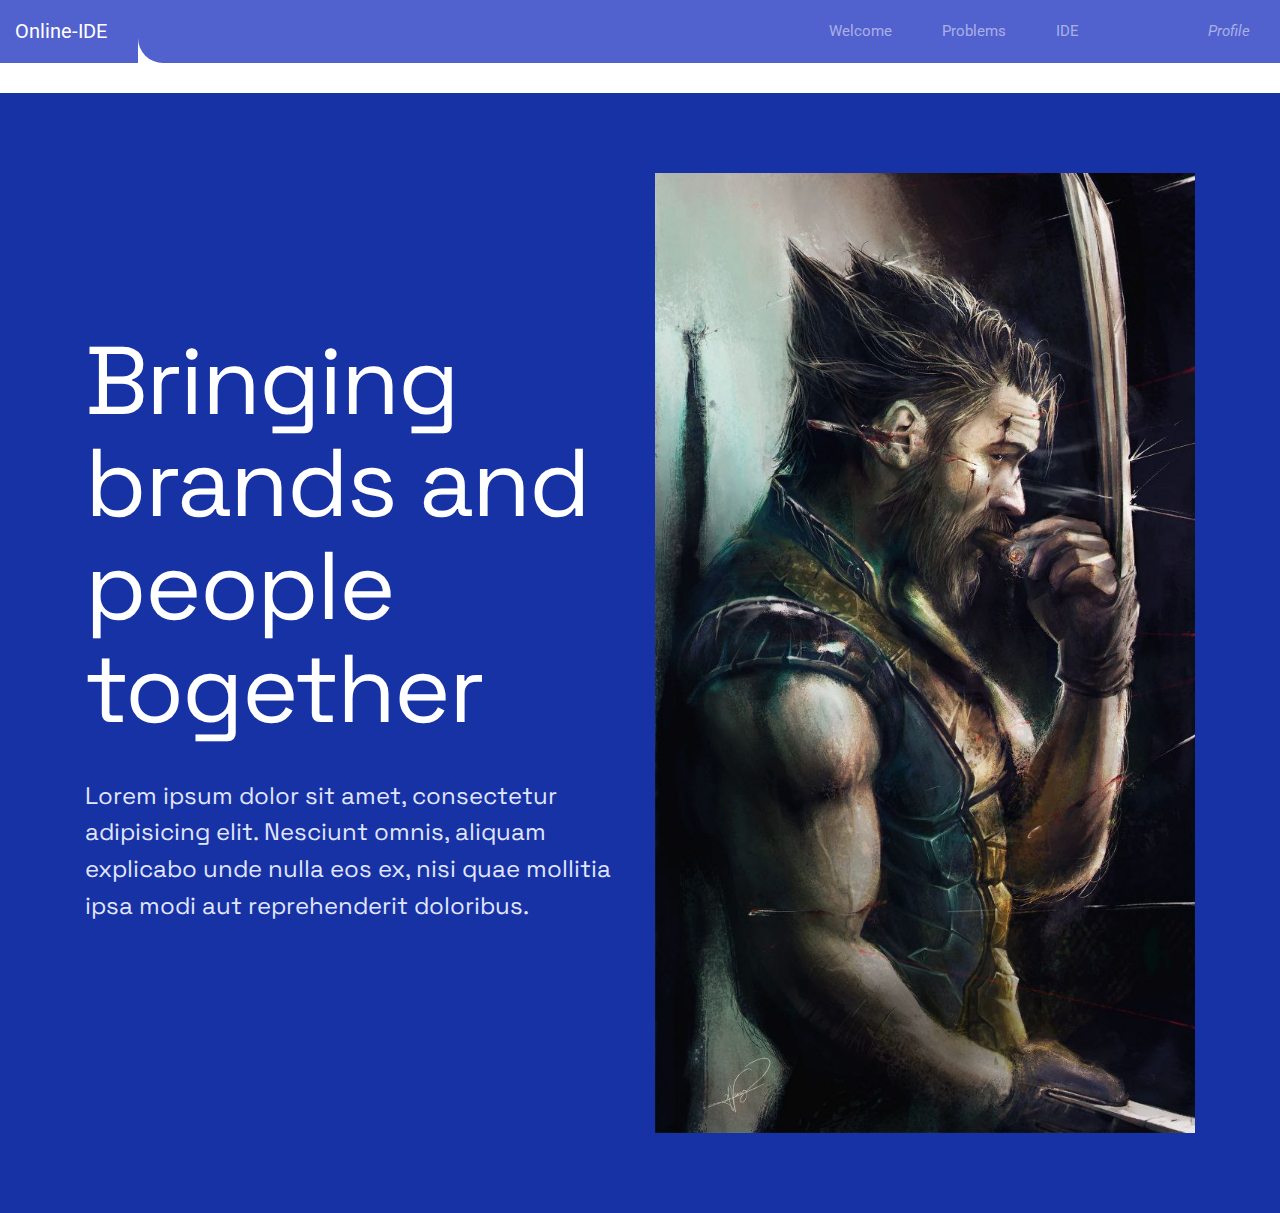
==== about.html @ c0a4d532 "added OnlineIDE personal project" ====
<!DOCTYPE html>
<html lang="en">
<head>
    <style>
        @import url(https://fonts.googleapis.com/css?family=Space+Grotesk:300,400,500,600,700&display=swap);





body {
  font-family: Space Grotesk;
}
.display-1 {
  font-family: 'Space Grotesk', sans-serif;
  font-size: 2.625rem;
  line-height: 1.2;
  letter-spacing: -0.9px;
}
.display-1 > .mbr-iconfont {
  font-size: 3.28125rem;
}
.display-2 {
  font-family: 'Space Grotesk', sans-serif;
  font-size: 2.375rem;
  line-height: 1.2;
  letter-spacing: -0.9px;
}
.display-2 > .mbr-iconfont {
  font-size: 2.96875rem;
}
.display-4 {
  font-family: 'Space Grotesk', sans-serif;
  font-size: 1rem;
  line-height: 1.867;
}
.display-4 > .mbr-iconfont {
  font-size: 1.25rem;
}
.display-5 {
  font-family: 'Space Grotesk', sans-serif;
  font-size: 2rem;
  line-height: 1.2;
}
.display-5 > .mbr-iconfont {
  font-size: 2.5rem;
}
.display-7 {
  font-family: 'Space Grotesk', sans-serif;
  font-size: 1.5rem;
  line-height: 1.1;
}
.display-7 > .mbr-iconfont {
  font-size: 1.875rem;
}
/* ---- Fluid typography for mobile devices ---- */
/* 1.4 - font scale ratio ( bootstrap == 1.42857 ) */
/* 100vw - current viewport width */
/* (48 - 20)  48 == 48rem == 768px, 20 == 20rem == 320px(minimal supported viewport) */
/* 0.65 - min scale variable, may vary */
@media (max-width: 992px) {
  .display-1 {
    font-size: 2.1rem;
  }
}
@media (max-width: 768px) {
  .display-1 {
    font-size: 1.8375rem;
    font-size: calc( 1.5687499999999999rem + (2.625 - 1.5687499999999999) * ((100vw - 20rem) / (48 - 20)));
    line-height: calc( 1.1 * (1.5687499999999999rem + (2.625 - 1.5687499999999999) * ((100vw - 20rem) / (48 - 20))));
  }
  .display-2 {
    font-size: 1.9rem;
    font-size: calc( 1.48125rem + (2.375 - 1.48125) * ((100vw - 20rem) / (48 - 20)));
    line-height: calc( 1.3 * (1.48125rem + (2.375 - 1.48125) * ((100vw - 20rem) / (48 - 20))));
  }
  .display-4 {
    font-size: 0.8rem;
    font-size: calc( 1rem + (1 - 1) * ((100vw - 20rem) / (48 - 20)));
    line-height: calc( 1.4 * (1rem + (1 - 1) * ((100vw - 20rem) / (48 - 20))));
  }
  .display-5 {
    font-size: 1.6rem;
    font-size: calc( 1.35rem + (2 - 1.35) * ((100vw - 20rem) / (48 - 20)));
    line-height: calc( 1.4 * (1.35rem + (2 - 1.35) * ((100vw - 20rem) / (48 - 20))));
  }
  .display-7 {
    font-size: 1.2rem;
    font-size: calc( 1.175rem + (1.5 - 1.175) * ((100vw - 20rem) / (48 - 20)));
    line-height: calc( 1.4 * (1.175rem + (1.5 - 1.175) * ((100vw - 20rem) / (48 - 20))));
  }
}
/* Buttons */
.btn {
  padding: 11px 35px;
  border-radius: 3px;
}
.btn-sm {
  padding: 15px 35px;
  border-radius: 3px;
}
.btn-md {
  padding: 18px 50px;
  border-radius: 3px;
}
.btn-lg {
  padding: 19px 50px;
  border-radius: 3px;
}
.bg-primary {
  background-color: #ff5858 !important;
}
.bg-success {
  background-color: #3caf57 !important;
}
.bg-info {
  background-color: #1732a4 !important;
}
.bg-warning {
  background-color: #ff6b00 !important;
}
.bg-danger {
  background-color: #ff0000 !important;
}
.btn-primary {
  box-shadow: 0 15px 30px 0 rgba(255, 88, 88, 0.15);
}
.btn-primary,
.btn-primary:active {
  background-color: #ff5858 !important;
  border-color: #ff5858 !important;
  color: #ffffff !important;
}
.btn-primary:hover,
.btn-primary:focus,
.btn-primary.focus,
.btn-primary.active {
  color: #ffffff !important;
  background-color: #ff2525 !important;
  border-color: #ff2525 !important;
}
.btn-primary.disabled,
.btn-primary:disabled {
  color: #ffffff !important;
  background-color: #ff2525 !important;
  border-color: #ff2525 !important;
}
.btn-primary:before {
  background: #ff5858;
}
.btn-primary:hover {
  color: #ffffff !important;
  border-color: #ff5858 !important;
  box-shadow: 0 15px 30px 0 rgba(255, 88, 88, 0.15);
}
.btn-secondary {
  box-shadow: 0 15px 30px 0 rgba(25, 28, 47, 0.15);
}
.btn-secondary,
.btn-secondary:active {
  background-color: #191c2f !important;
  border-color: #191c2f !important;
  color: #ffffff !important;
}
.btn-secondary:hover,
.btn-secondary:focus,
.btn-secondary.focus,
.btn-secondary.active {
  color: #ffffff !important;
  background-color: #07080e !important;
  border-color: #07080e !important;
}
.btn-secondary.disabled,
.btn-secondary:disabled {
  color: #ffffff !important;
  background-color: #07080e !important;
  border-color: #07080e !important;
}
.btn-secondary:before {
  background: #191c2f;
}
.btn-secondary:hover {
  color: #ffffff !important;
  border-color: #191c2f !important;
  box-shadow: 0 15px 30px 0 rgba(25, 28, 47, 0.15);
}
.btn-info {
  box-shadow: 0 15px 30px 0 rgba(23, 50, 164, 0.15);
}
.btn-info,
.btn-info:active {
  background-color: #1732a4 !important;
  border-color: #1732a4 !important;
  color: #ffffff !important;
}
.btn-info:hover,
.btn-info:focus,
.btn-info.focus,
.btn-info.active {
  color: #ffffff !important;
  background-color: #112477 !important;
  border-color: #112477 !important;
}
.btn-info.disabled,
.btn-info:disabled {
  color: #ffffff !important;
  background-color: #112477 !important;
  border-color: #112477 !important;
}
.btn-info:before {
  background: #1732a4;
}
.btn-info:hover {
  color: #ffffff !important;
  border-color: #1732a4 !important;
  box-shadow: 0 15px 30px 0 rgba(23, 50, 164, 0.15);
}
.btn-success {
  box-shadow: 0 15px 30px 0 rgba(60, 175, 87, 0.15);
}
.btn-success,
.btn-success:active {
  background-color: #3caf57 !important;
  border-color: #3caf57 !important;
  color: #ffffff !important;
}
.btn-success:hover,
.btn-success:focus,
.btn-success.focus,
.btn-success.active {
  color: #ffffff !important;
  background-color: #2f8944 !important;
  border-color: #2f8944 !important;
}
.btn-success.disabled,
.btn-success:disabled {
  color: #ffffff !important;
  background-color: #2f8944 !important;
  border-color: #2f8944 !important;
}
.btn-success:before {
  background: #3caf57;
}
.btn-success:hover {
  color: #ffffff !important;
  border-color: #3caf57 !important;
  box-shadow: 0 15px 30px 0 rgba(60, 175, 87, 0.15);
}
.btn-warning {
  box-shadow: 0 15px 30px 0 rgba(255, 107, 0, 0.15);
}
.btn-warning,
.btn-warning:active {
  background-color: #ff6b00 !important;
  border-color: #ff6b00 !important;
  color: #ffffff !important;
}
.btn-warning:hover,
.btn-warning:focus,
.btn-warning.focus,
.btn-warning.active {
  color: #ffffff !important;
  background-color: #cc5600 !important;
  border-color: #cc5600 !important;
}
.btn-warning.disabled,
.btn-warning:disabled {
  color: #ffffff !important;
  background-color: #cc5600 !important;
  border-color: #cc5600 !important;
}
.btn-warning:before {
  background: #ff6b00;
}
.btn-warning:hover {
  color: #ffffff !important;
  border-color: #ff6b00 !important;
  box-shadow: 0 15px 30px 0 rgba(255, 107, 0, 0.15);
}
.btn-danger {
  box-shadow: 0 15px 30px 0 rgba(255, 0, 0, 0.15);
}
.btn-danger,
.btn-danger:active {
  background-color: #ff0000 !important;
  border-color: #ff0000 !important;
  color: #ffffff !important;
}
.btn-danger:hover,
.btn-danger:focus,
.btn-danger.focus,
.btn-danger.active {
  color: #ffffff !important;
  background-color: #cc0000 !important;
  border-color: #cc0000 !important;
}
.btn-danger.disabled,
.btn-danger:disabled {
  color: #ffffff !important;
  background-color: #cc0000 !important;
  border-color: #cc0000 !important;
}
.btn-danger:before {
  background: #ff0000;
}
.btn-danger:hover {
  color: #ffffff !important;
  border-color: #ff0000 !important;
  box-shadow: 0 15px 30px 0 rgba(255, 0, 0, 0.15);
}
.btn-white {
  color: #ff5858 !important;
  background-color: #ffffff !important;
  border-color: #ffffff !important;
  box-shadow: 0 15px 30px 0 rgba(255, 88, 88, 0.15);
}
.btn-white,
.btn-white:active {
  background-color: #ffffff !important;
  border-color: #ffffff !important;
  color: #808080 !important;
}
.btn-white:hover,
.btn-white:focus,
.btn-white.focus,
.btn-white.active {
  color: #666666 !important;
  background-color: #e6e6e6 !important;
  border-color: #e6e6e6 !important;
}
.btn-white.disabled,
.btn-white:disabled {
  color: #808080 !important;
  background-color: #e6e6e6 !important;
  border-color: #e6e6e6 !important;
}
.btn-white:before {
  background: #ff5858;
}
.btn-white:hover {
  color: #ffffff !important;
  border-color: #ff5858 !important;
  background-color: #ffffff !important;
  box-shadow: 0 15px 30px 0 rgba(255, 255, 255, 0.15);
}
.btn-black {
  color: #ffffff !important;
  background-color: #1a1a1a !important;
  border-color: #1a1a1a !important;
  box-shadow: 0 15px 30px 0 rgba(26, 26, 26, 0.15);
}
.btn-black,
.btn-black:active {
  background-color: #1a1a1a !important;
  border-color: #1a1a1a !important;
  color: #ffffff !important;
}
.btn-black:hover,
.btn-black:focus,
.btn-black.focus,
.btn-black.active {
  color: #ffffff !important;
  background-color: #000000 !important;
  border-color: #000000 !important;
}
.btn-black.disabled,
.btn-black:disabled {
  color: #ffffff !important;
  background-color: #000000 !important;
  border-color: #000000 !important;
}
.btn-black:before {
  background: #4d4d4d;
}
.btn-black:hover {
  border-color: #4d4d4d !important;
  box-shadow: 0 15px 30px 0 rgba(26, 26, 26, 0.15);
}
.btn-primary-outline,
.btn-primary-outline:active {
  background-color: transparent !important;
  border-color: #ff5858;
  color: #ff5858;
}
.btn-primary-outline:hover,
.btn-primary-outline:focus,
.btn-primary-outline.focus,
.btn-primary-outline.active {
  color: #ffffff !important;
  background-color: #ff5858 !important;
  border-color: #ff5858 !important;
}
.btn-primary-outline.disabled,
.btn-primary-outline:disabled {
  color: #ffffff !important;
  background-color: #ff5858 !important;
  border-color: #ff5858 !important;
}
.btn-primary-outline:before {
  background: #ff5858;
}
.btn-primary-outline:hover {
  color: #ffffff !important;
  background-color: transparent !important;
  box-shadow: 0 15px 30px 0 rgba(255, 88, 88, 0.15);
}
.btn-secondary-outline,
.btn-secondary-outline:active {
  background-color: transparent !important;
  border-color: #191c2f;
  color: #191c2f;
}
.btn-secondary-outline:hover,
.btn-secondary-outline:focus,
.btn-secondary-outline.focus,
.btn-secondary-outline.active {
  color: #ffffff !important;
  background-color: #191c2f !important;
  border-color: #191c2f !important;
}
.btn-secondary-outline.disabled,
.btn-secondary-outline:disabled {
  color: #ffffff !important;
  background-color: #191c2f !important;
  border-color: #191c2f !important;
}
.btn-secondary-outline:before {
  background: #191c2f;
}
.btn-secondary-outline:hover {
  color: #ffffff !important;
  background-color: transparent !important;
  box-shadow: 0 15px 30px 0 rgba(25, 28, 47, 0.15);
}
.btn-info-outline,
.btn-info-outline:active {
  background-color: transparent !important;
  border-color: #1732a4;
  color: #1732a4;
}
.btn-info-outline:hover,
.btn-info-outline:focus,
.btn-info-outline.focus,
.btn-info-outline.active {
  color: #ffffff !important;
  background-color: #1732a4 !important;
  border-color: #1732a4 !important;
}
.btn-info-outline.disabled,
.btn-info-outline:disabled {
  color: #ffffff !important;
  background-color: #1732a4 !important;
  border-color: #1732a4 !important;
}
.btn-info-outline:before {
  background: #1732a4;
}
.btn-info-outline:hover {
  color: #ffffff !important;
  background-color: transparent !important;
  box-shadow: 0 15px 30px 0 rgba(23, 50, 164, 0.15);
}
.btn-success-outline,
.btn-success-outline:active {
  background-color: transparent !important;
  border-color: #3caf57;
  color: #3caf57;
}
.btn-success-outline:hover,
.btn-success-outline:focus,
.btn-success-outline.focus,
.btn-success-outline.active {
  color: #ffffff !important;
  background-color: #3caf57 !important;
  border-color: #3caf57 !important;
}
.btn-success-outline.disabled,
.btn-success-outline:disabled {
  color: #ffffff !important;
  background-color: #3caf57 !important;
  border-color: #3caf57 !important;
}
.btn-success-outline:before {
  background: #3caf57;
}
.btn-success-outline:hover {
  color: #ffffff !important;
  background-color: transparent !important;
  box-shadow: 0 15px 30px 0 rgba(60, 175, 87, 0.15);
}
.btn-warning-outline,
.btn-warning-outline:active {
  background-color: transparent !important;
  border-color: #ff6b00;
  color: #ff6b00;
}
.btn-warning-outline:hover,
.btn-warning-outline:focus,
.btn-warning-outline.focus,
.btn-warning-outline.active {
  color: #ffffff !important;
  background-color: #ff6b00 !important;
  border-color: #ff6b00 !important;
}
.btn-warning-outline.disabled,
.btn-warning-outline:disabled {
  color: #ffffff !important;
  background-color: #ff6b00 !important;
  border-color: #ff6b00 !important;
}
.btn-warning-outline:before {
  background: #ff6b00;
}
.btn-warning-outline:hover {
  color: #ffffff !important;
  background-color: transparent !important;
  box-shadow: 0 15px 30px 0 rgba(255, 107, 0, 0.15);
}
.btn-danger-outline,
.btn-danger-outline:active {
  background-color: transparent !important;
  border-color: #ff0000;
  color: #ff0000;
}
.btn-danger-outline:hover,
.btn-danger-outline:focus,
.btn-danger-outline.focus,
.btn-danger-outline.active {
  color: #ffffff !important;
  background-color: #ff0000 !important;
  border-color: #ff0000 !important;
}
.btn-danger-outline.disabled,
.btn-danger-outline:disabled {
  color: #ffffff !important;
  background-color: #ff0000 !important;
  border-color: #ff0000 !important;
}
.btn-danger-outline:before {
  background: #ff0000;
}
.btn-danger-outline:hover {
  color: #ffffff !important;
  background-color: transparent !important;
  box-shadow: 0 15px 30px 0 rgba(255, 0, 0, 0.15);
}
.btn-black-outline {
  border-color: #1a1a1a !important;
}
.btn-black-outline,
.btn-black-outline:active,
.btn-black-outline.active {
  background-color: transparent;
  border-color: transparent;
  color: #1a1a1a;
}
.btn-black-outline:hover,
.btn-black-outline:focus,
.btn-black-outline.focus {
  color: #ffffff;
  background-color: transparent !important;
  box-shadow: 0 15px 30px 0 rgba(26, 26, 26, 0.15);
}
.btn-black-outline:before {
  background: #4d4d4d;
}
.btn-white-outline {
  color: #ffffff !important;
  border-color: #ffffff !important;
}
.btn-white-outline,
.btn-white-outline:active,
.btn-white-outline.active {
  background-color: transparent;
  border-color: transparent;
  color: #ffffff;
}
.btn-white-outline:hover,
.btn-white-outline:focus,
.btn-white-outline.focus {
  color: #ff5858 !important;
  border-color: #ffffff !important;
  background-color: transparent !important;
  box-shadow: 0 15px 30px 0 rgba(255, 255, 255, 0.15);
}
.btn-white-outline:before {
  background: #ffffff;
}
.text-primary {
  color: #ff5858 !important;
}
.text-secondary {
  color: #191c2f !important;
}
.text-success {
  color: #3caf57 !important;
}
.text-info {
  color: #1732a4 !important;
}
.text-warning {
  color: #ff6b00 !important;
}
.text-danger {
  color: #ff0000 !important;
}
.text-white {
  color: #ffffff !important;
}
.text-black {
  color: #1a1a1a !important;
}
a.text-primary:hover,
a.text-primary:focus,
a.text-primary.active {
  color: #f10000 !important;
}
a.text-secondary:hover,
a.text-secondary:focus,
a.text-secondary.active {
  color: #000000 !important;
}
a.text-success:hover,
a.text-success:focus,
a.text-success.active {
  color: #226331 !important;
}
a.text-info:hover,
a.text-info:focus,
a.text-info.active {
  color: #0a174b !important;
}
a.text-warning:hover,
a.text-warning:focus,
a.text-warning.active {
  color: #994000 !important;
}
a.text-danger:hover,
a.text-danger:focus,
a.text-danger.active {
  color: #990000 !important;
}
a.text-white:hover,
a.text-white:focus,
a.text-white.active {
  color: #cccccc !important;
}
a.text-black:hover,
a.text-black:focus,
a.text-black.active {
  color: #000000 !important;
}
.nav-tabs .nav-link.active {
  color: #ff5858;
}
.nav-tabs .nav-link:not(.active) {
  color: #1a1a1a;
}
.alert-success {
  background-color: #40A50B;
}
.alert-info {
  background-color: #1732a4;
}
.alert-warning {
  background-color: #ff6b00;
}
.alert-danger {
  background-color: #ff0000;
}
.mbr-section-btn a.btn:not(.btn-form) {
  border-radius: 45px;
}
.mbr-gallery-filter li a {
  border-radius: 45px !important;
}
.mbr-gallery-filter li.active .btn {
  background-color: #ff5858;
  border-color: #ff5858;
  color: #ffffff;
}
.mbr-gallery-filter li.active .btn:focus {
  box-shadow: none;
}
.nav-tabs .nav-link {
  border-radius: 45px !important;
}
a,
a:hover {
  color: #ff5858;
}
.mbr-plan-header.bg-primary .mbr-plan-subtitle,
.mbr-plan-header.bg-primary .mbr-plan-price-desc {
  color: #ffffff;
}
.mbr-plan-header.bg-success .mbr-plan-subtitle,
.mbr-plan-header.bg-success .mbr-plan-price-desc {
  color: #91d9a2;
}
.mbr-plan-header.bg-info .mbr-plan-subtitle,
.mbr-plan-header.bg-info .mbr-plan-price-desc {
  color: #5470e7;
}
.mbr-plan-header.bg-warning .mbr-plan-subtitle,
.mbr-plan-header.bg-warning .mbr-plan-price-desc {
  color: #ffe1cc;
}
.mbr-plan-header.bg-danger .mbr-plan-subtitle,
.mbr-plan-header.bg-danger .mbr-plan-price-desc {
  color: #ffcccc;
}
/* Scroll to top button*/
.scrollToTop_wraper {
  display: none;
}
.form-control {
  font-family: 'Space Grotesk', sans-serif;
  font-size: 1rem;
  line-height: 1.867;
  font-weight: 400;
}
.form-control > .mbr-iconfont {
  font-size: 1.25rem;
}
.form-control:-webkit-input-placeholder {
  font-family: 'Space Grotesk', sans-serif;
  font-size: 1rem;
  line-height: 1.867;
  font-weight: 400;
}
.form-control:-webkit-input-placeholder > .mbr-iconfont {
  font-size: 1.25rem;
}
blockquote {
  border-color: #ff5858;
}
/* Forms */
.mbr-form .input-group-btn .btn {
  border-radius: 45px !important;
}
.mbr-form .mbr-section-btn button[type="submit"] {
  border-radius: 45px !important;
}
.jq-selectbox li:hover,
.jq-selectbox li.selected {
  background-color: #ff5858;
  color: #ffffff;
}
.jq-number__spin {
  transition: 0.25s ease;
}
.jq-number__spin:hover {
  border-color: #ff5858;
}
.jq-selectbox .jq-selectbox__trigger-arrow,
.jq-number__spin.minus:after,
.jq-number__spin.plus:after {
  transition: 0.4s;
  border-top-color: #353535;
  border-bottom-color: #353535;
}
.jq-selectbox:hover .jq-selectbox__trigger-arrow,
.jq-number__spin.minus:hover:after,
.jq-number__spin.plus:hover:after {
  border-top-color: #ff5858;
  border-bottom-color: #ff5858;
}
.xdsoft_datetimepicker .xdsoft_calendar td.xdsoft_default,
.xdsoft_datetimepicker .xdsoft_calendar td.xdsoft_current,
.xdsoft_datetimepicker .xdsoft_timepicker .xdsoft_time_box > div > div.xdsoft_current {
  color: #ffffff !important;
  background-color: #ff5858 !important;
  box-shadow: none !important;
}
.xdsoft_datetimepicker .xdsoft_calendar td:hover,
.xdsoft_datetimepicker .xdsoft_timepicker .xdsoft_time_box > div > div:hover {
  color: #ffffff !important;
  background: #191c2f !important;
  box-shadow: none !important;
}
.lazy-bg {
  background-image: none !important;
}
.lazy-placeholder:not(section),
.lazy-none {
  display: block;
  position: relative;
  padding-bottom: 56.25%;
  width: 100%;
  height: auto;
}
iframe.lazy-placeholder,
.lazy-placeholder:after {
  content: '';
  position: absolute;
  width: 200px;
  height: 200px;
  background: transparent no-repeat center;
  background-size: contain;
  top: 50%;
  left: 50%;
  transform: translateX(-50%) translateY(-50%);
  background-image: url("data:image/svg+xml;charset=UTF-8,%3csvg width='32' height='32' viewBox='0 0 64 64' xmlns='http://www.w3.org/2000/svg' stroke='%23ff5858' %3e%3cg fill='none' fill-rule='evenodd'%3e%3cg transform='translate(16 16)' stroke-width='2'%3e%3ccircle stroke-opacity='.5' cx='16' cy='16' r='16'/%3e%3cpath d='M32 16c0-9.94-8.06-16-16-16'%3e%3canimateTransform attributeName='transform' type='rotate' from='0 16 16' to='360 16 16' dur='1s' repeatCount='indefinite'/%3e%3c/path%3e%3c/g%3e%3c/g%3e%3c/svg%3e");
}
section.lazy-placeholder:after {
  opacity: 0.5;
}
body {
  overflow-x: hidden;
}
a.btn-white {
  color: #ff5858 !important;
}
.mbr-arrow-up {
  height: 40px;
  width: 40px;
  border-radius: 50%;
  box-shadow: 0px 10px 33.25px 1.75px rgba(0, 27, 103, 0.35);
}
.mbr-arrow-up a {
  background: rgba(255, 88, 88, 0.6);
}
.mbr-arrow-up a:hover {
  background: #ff5858;
}
.cid-skcLuebpkE {
  z-index: 1000;
  width: 100%;
  position: relative;
  min-height: 60px;
}
.cid-skcLuebpkE nav.navbar {
  position: fixed;
}
.cid-skcLuebpkE .btn {
  box-shadow: 0px 30px 30px 0px rgba(0, 11, 40, 0.1);
}
.cid-skcLuebpkE .dropdown-toggle[data-toggle="dropdown-submenu"]:before {
  font-family: Moririse2 !important;
  content: "\e909";
  display: inline-block;
  width: 10px;
  position: absolute;
  right: 25px;
  top: 40%;
  margin-right: 0.5rem;
  line-height: 1;
  font-size: 10px;
  vertical-align: middle;
  text-align: center;
  overflow: hidden;
}
.cid-skcLuebpkE .dropdown-toggle:after {
  content: none;
}
@media (min-width: 992px) {
  .cid-skcLuebpkE .navbar-nav .nav-link:before {
    content: none;
  }
}
.cid-skcLuebpkE .dropdown-menu {
  padding: 20px 0;
  min-width: 220px;
  box-shadow: -1px 2px 19px 3px rgba(0, 11, 40, 0.1);
  transition: all 0.3s ease-in-out;
  visibility: hidden;
  opacity: 0;
  transform: translateY(10px);
  display: initial;
}
.cid-skcLuebpkE .navbar .dropdown.open > .dropdown-menu {
  opacity: 1;
  visibility: visible;
  transform: translateY(0);
  display: block;
}
.cid-skcLuebpkE .dropdown-item:hover,
.cid-skcLuebpkE .dropdown-item:focus {
  background: rgba(255, 88, 88, 0.1) !important;
  color: #ff5858 !important;
}
.cid-skcLuebpkE .nav-dropdown .link {
  padding: 35px 0 !important;
  margin-right: 40px !important;
}
.cid-skcLuebpkE .nav-dropdown .nav-item:last-child .link {
  margin-right: 0 !important;
}
.cid-skcLuebpkE .nav-dropdown .link.dropdown-toggle::after {
  margin-left: 0.5rem;
  margin-top: 0.2rem;
  display: none;
}
.cid-skcLuebpkE .nav-link {
  position: relative;
  line-height: 1;
}
.cid-skcLuebpkE .nav-link:hover {
  color: #ff5858 !important;
}
.cid-skcLuebpkE .container {
  display: flex;
  margin: auto;
}
.cid-skcLuebpkE .iconfont-wrapper {
  color: #ffffff !important;
  font-size: 17px;
  margin-right: 20px;
}
.cid-skcLuebpkE .dropdown-menu,
.cid-skcLuebpkE .navbar.opened {
  background: #1732a4 !important;
}
.cid-skcLuebpkE .nav-item:focus,
.cid-skcLuebpkE .nav-link:focus {
  outline: none;
}
.cid-skcLuebpkE .dropdown .dropdown-menu .dropdown-item {
  width: 100%;
  transition: all 0.25s ease-in-out;
}
.cid-skcLuebpkE .dropdown .dropdown-menu .dropdown-item::after {
  right: 0.5rem;
}
.cid-skcLuebpkE .dropdown .dropdown-menu .dropdown-item .mbr-iconfont {
  margin-right: 0.5rem;
  vertical-align: sub;
}
.cid-skcLuebpkE .dropdown .dropdown-menu .dropdown-item .mbr-iconfont:before {
  display: inline-block;
  transform: scale(1, 1);
  transition: all 0.25s ease-in-out;
}
.cid-skcLuebpkE .collapsed .dropdown-menu .dropdown-item:before {
  display: none;
}
.cid-skcLuebpkE .collapsed .dropdown .dropdown-menu .dropdown-item {
  padding: 6px 30px !important;
  transition: none;
  margin: 0 !important;
}
.cid-skcLuebpkE .navbar {
  min-height: 70px;
  transition: all 0.3s;
  border-bottom: 1px solid rgba(255, 255, 255, 0.15);
  background: #1732a4;
}
.cid-skcLuebpkE .navbar.navbar-short {
  box-shadow: 0 0 18px 1px rgba(0, 0, 0, 0.1);
  min-height: 60px;
}
.cid-skcLuebpkE .navbar.navbar-short .navbar-logo img {
  height: 2.5rem !important;
}
.cid-skcLuebpkE .navbar.navbar-short .navbar-brand {
  min-height: 60px;
  padding: 0;
}
.cid-skcLuebpkE .navbar.opened {
  transition: all 0.3s;
}
.cid-skcLuebpkE .navbar .dropdown-item {
  padding: 6px 30px;
}
.cid-skcLuebpkE .navbar .navbar-logo img {
  width: auto;
}
.cid-skcLuebpkE .navbar .navbar-collapse {
  justify-content: center;
  z-index: 1;
}
.cid-skcLuebpkE .navbar.collapsed {
  justify-content: center;
}
.cid-skcLuebpkE .navbar.collapsed .nav-item .nav-link::before {
  display: none;
}
.cid-skcLuebpkE .navbar.collapsed.opened .dropdown-menu {
  top: 0;
}
.cid-skcLuebpkE .navbar.collapsed .dropdown-menu .dropdown-submenu {
  left: 0 !important;
}
.cid-skcLuebpkE .navbar.collapsed .dropdown-menu .dropdown-item:after {
  right: auto;
}
.cid-skcLuebpkE .navbar.collapsed .dropdown-menu .dropdown-toggle[data-toggle="dropdown-submenu"]:after {
  display: none;
  margin-left: 0.5rem;
  margin-top: 0.2rem;
  border-top: 0.35em solid;
  border-right: 0.35em solid transparent;
  border-left: 0.35em solid transparent;
  border-bottom: 0;
  top: 41%;
}
.cid-skcLuebpkE .navbar.collapsed ul.navbar-nav li {
  margin: auto;
}
.cid-skcLuebpkE .navbar.collapsed .dropdown-menu .dropdown-item {
  padding: 6px 30px;
  text-align: left;
}
@media (max-width: 991px) {
  .cid-skcLuebpkE .navbar.opened .dropdown-menu {
    top: 0;
  }
  .cid-skcLuebpkE .navbar .dropdown-menu {
    display: none;
  }
  .cid-skcLuebpkE .navbar .dropdown-menu .dropdown-submenu {
    left: 0 !important;
  }
  .cid-skcLuebpkE .navbar .dropdown-menu .dropdown-item:after {
    right: auto;
  }
  .cid-skcLuebpkE .navbar .dropdown-menu .dropdown-toggle[data-toggle="dropdown-submenu"]:after {
    display: none;
    margin-left: 0.5rem;
    margin-top: 0.2rem;
    border-top: 0.35em solid;
    border-right: 0.35em solid transparent;
    border-left: 0.35em solid transparent;
    border-bottom: 0;
    top: 40%;
  }
  .cid-skcLuebpkE .navbar .navbar-logo img {
    height: 3rem !important;
  }
  .cid-skcLuebpkE .navbar ul.navbar-nav {
    padding: 15px;
  }
  .cid-skcLuebpkE .navbar .dropdown-menu .dropdown-item {
    padding: 6px 30px !important;
    text-align: left;
  }
  .cid-skcLuebpkE .navbar .navbar-brand {
    flex-shrink: initial;
    flex-basis: auto;
    word-break: break-word;
    padding-right: 2rem;
  }
  .cid-skcLuebpkE .navbar .navbar-toggler {
    flex-basis: auto;
  }
  .cid-skcLuebpkE .navbar .navbar-buttons,
  .cid-skcLuebpkE .navbar .icons-menu {
    display: none;
  }
  .cid-skcLuebpkE .navbar .nav-dropdown .link {
    margin-right: 0 !important;
    padding-top: 12px !important;
    padding-bottom: 0 !important;
    margin-bottom: 20px !important;
  }
}
.cid-skcLuebpkE .navbar-brand {
  min-height: 70px;
  flex-shrink: 0;
  align-items: center;
  margin-right: 0;
  padding: 0;
  transition: all 0.3s;
  word-break: break-word;
  z-index: 1;
}
.cid-skcLuebpkE .navbar-brand .navbar-caption {
  line-height: inherit !important;
}
.cid-skcLuebpkE .navbar-brand .navbar-logo a {
  outline: none;
}
.cid-skcLuebpkE .dropdown-item.active,
.cid-skcLuebpkE .dropdown-item:active {
  background-color: transparent;
}
.cid-skcLuebpkE .navbar-expand-lg .navbar-nav .nav-link {
  padding: 0;
}
.cid-skcLuebpkE .navbar.navbar-expand-lg .dropdown .dropdown-menu {
  background: #1732a4;
}
.cid-skcLuebpkE .navbar.navbar-expand-lg .dropdown .dropdown-menu .dropdown-submenu {
  margin: 0;
  left: 100%;
}
.cid-skcLuebpkE ul.navbar-nav {
  flex-wrap: wrap;
}
.cid-skcLuebpkE .navbar-buttons {
  text-align: center;
  min-width: 170px;
}
.cid-skcLuebpkE button.navbar-toggler {
  outline: none;
  width: 31px;
  height: 20px;
  cursor: pointer;
  transition: all 0.2s;
  position: relative;
  align-self: center;
}
.cid-skcLuebpkE button.navbar-toggler .hamburger span {
  position: absolute;
  right: 0;
  width: 30px;
  height: 2px;
  border-right: 5px;
  background-color: #ffffff;
}
.cid-skcLuebpkE button.navbar-toggler .hamburger span:nth-child(1) {
  top: 0;
  transition: all 0.2s;
}
.cid-skcLuebpkE button.navbar-toggler .hamburger span:nth-child(2) {
  top: 8px;
  transition: all 0.15s;
}
.cid-skcLuebpkE button.navbar-toggler .hamburger span:nth-child(3) {
  top: 8px;
  transition: all 0.15s;
}
.cid-skcLuebpkE button.navbar-toggler .hamburger span:nth-child(4) {
  top: 16px;
  transition: all 0.2s;
}
.cid-skcLuebpkE nav.opened .hamburger span:nth-child(1) {
  top: 8px;
  width: 0;
  opacity: 0;
  right: 50%;
  transition: all 0.2s;
}
.cid-skcLuebpkE nav.opened .hamburger span:nth-child(2) {
  transform: rotate(45deg);
  transition: all 0.25s;
}
.cid-skcLuebpkE nav.opened .hamburger span:nth-child(3) {
  transform: rotate(-45deg);
  transition: all 0.25s;
}
.cid-skcLuebpkE nav.opened .hamburger span:nth-child(4) {
  top: 8px;
  width: 0;
  opacity: 0;
  right: 50%;
  transition: all 0.2s;
}
.cid-skcLuebpkE .navbar-dropdown {
  padding: 0 1rem;
  position: fixed;
}
.cid-skcLuebpkE a.nav-link {
  display: flex;
  align-items: center;
  justify-content: flex-start;
}
.cid-skcLuebpkE .icons-menu {
  flex-wrap: nowrap;
  display: flex;
  justify-content: center;
  text-align: center;
  margin-right: 15px;
}
@media screen and (-ms-high-contrast: active), (-ms-high-contrast: none) {
  .cid-skcLuebpkE .navbar {
    height: 70px;
  }
  .cid-skcLuebpkE .navbar.opened {
    height: auto;
  }
  .cid-skcLuebpkE .nav-item .nav-link:hover::before {
    width: 175%;
    max-width: calc(100% + 2rem);
    left: -1rem;
  }
}
.cid-skcZSONz3f {
  padding-top: 5rem;
  padding-bottom: 5rem;
  background-color: #1732a4;
}
.cid-skcZSONz3f .image_img img {
  display: block;
  width: 100%;
  object-fit: cover;
}
.cid-skcZSONz3f .mbr-section-title {
  line-height: 1.07;
  letter-spacing: -2px;
  margin-bottom: 37px;
  color: #ffffff;
}
.cid-skcZSONz3f .mbr-section-subtitle {
  margin-bottom: 16px;
  color: #ff5858;
  letter-spacing: 1.6px;
  line-height: 1;
  font-weight: 600;
}
.cid-skcZSONz3f .mbr-text {
  line-height: 1.54;
  margin-bottom: 50px;
}
.cid-skcZSONz3f .btn_group {
  display: inline-flex;
  flex-wrap: wrap;
}
.cid-skcZSONz3f .mbr-section-btn {
  display: inline-block;
}
.cid-skcZSONz3f .popup_video {
  display: inline-flex;
  align-items: center;
  transition: 0.6s cubic-bezier(0.165, 0.84, 0.44, 1);
  margin-left: 30px;
}
.cid-skcZSONz3f .popup_video:hover {
  cursor: pointer;
}
.cid-skcZSONz3f .popup_video:hover .popup__text {
  color: #ffffff;
}
.cid-skcZSONz3f .popup_video:hover .popup__text:after {
  transform: scaleX(1);
}
.cid-skcZSONz3f .popup_video:hover .popup__text:before {
  transform: scaleX(0);
}
.cid-skcZSONz3f .popup_video:hover .mbr-media {
  background-color: #ffffff;
}
.cid-skcZSONz3f .popup_video:hover .mbr-media span {
  color: #ff5858;
}
.cid-skcZSONz3f .mbr-media {
  display: inline-flex;
  align-items: center;
  justify-content: center;
  border-radius: 50%;
  width: 50px;
  height: 50px;
  line-height: 50px;
  margin-right: 25px;
  background-color: #ff5858;
  transition: all 0.4s ease-in-out;
  animation: pulse 2s linear infinite;
}
.cid-skcZSONz3f .mbr-media span {
  font-size: 17px;
  position: relative;
  display: inline-block;
  margin-left: 4px;
  color: #ffffff;
}
.cid-skcZSONz3f .mbr-media span.mbri-play:before {
  position: absolute;
  left: 50%;
}
.cid-skcZSONz3f .popup__text {
  display: inline-block;
  vertical-align: middle;
  margin-bottom: 0;
  position: relative;
  transition: 0.6s cubic-bezier(0.165, 0.84, 0.44, 1);
  color: #ffffff;
}
.cid-skcZSONz3f .popup__text:before {
  content: "";
  left: 0;
  height: 1px;
  width: 100%;
  bottom: 2px;
  position: absolute;
  background-color: #6a7c92;
  transform-origin: 100% 50%;
  transition: transform 0.4s ease;
}
.cid-skcZSONz3f .popup__text:after {
  content: "";
  transform: scaleX(0);
  transform-origin: 0 50%;
  background-color: #ffffff;
  transition: transform 0.4s ease 0.2s;
  left: 0;
  height: 1px;
  width: 100%;
  bottom: 2px;
  position: absolute;
}
.cid-skcZSONz3f .modalWindow {
  position: fixed;
  z-index: 5000;
  left: 0;
  top: 0;
  background-color: rgba(61, 61, 61, 0.65);
  width: 100%;
  height: 100%;
}
.cid-skcZSONz3f .modalWindow .modalWindow-container {
  display: table-cell;
  vertical-align: middle;
}
.cid-skcZSONz3f .modalWindow .modalWindow-video {
  height: calc(80vw / 1.778);
  width: 80vw;
  margin: 0 auto;
}
.cid-skcZSONz3f a.close {
  position: absolute;
  right: 0;
  top: 0;
  color: #ffffff;
  z-index: 5000000;
  font-size: 16px;
  background: #000;
  padding: 10px;
  transition: all 0.2s;
}
.cid-skcZSONz3f a.close:hover {
  color: #ffffff;
}
@media (max-width: 991px) {
  .cid-skcZSONz3f .head_block {
    order: 1;
    text-align: center;
  }
  .cid-skcZSONz3f .image_img {
    margin-bottom: 40px;
  }
  .cid-skcZSONz3f .mbr-section-title {
    margin-bottom: 22px;
  }
  .cid-skcZSONz3f .mbr-text {
    margin-bottom: 20px;
  }
  .cid-skcZSONz3f .popup_video {
    margin-left: 0;
    margin-top: 10px;
  }
  .cid-skcZSONz3f .btn_group {
    flex-direction: column;
  }
}
@keyframes pulse {
  0% {
    box-shadow: 0px 0px 0px 0px rgba(255, 255, 255, 0.08), 0px 0px 0px 5px rgba(255, 255, 255, 0.08), 0px 0px 0px 12px rgba(255, 255, 255, 0.08);
  }
  100% {
    box-shadow: 0px 0px 0px 5px rgba(255, 255, 255, 0.08), 0px 0px 0px 12px rgba(255, 255, 255, 0.08), 0px 0px 0px 18px rgba(255, 255, 255, 0);
  }
}
.cid-skcZSONz3f .mbr-text,
.cid-skcZSONz3f .buttons_wrap {
  color: #e0e5ff;
}
.cid-skd1xx0vXX {
  padding-top: 4rem;
  padding-bottom: 6rem;
  background-color: #ffffff;
}
.cid-skd1xx0vXX .title_block {
  margin-bottom: 80px;
}
.cid-skd1xx0vXX .mbr-section-subtitle {
  margin-bottom: 16px;
  color: #1732a4;
  letter-spacing: 1.6px;
  line-height: 1;
  font-weight: 600;
}
.cid-skd1xx0vXX .mbr-section-title,
.cid-skd1xx0vXX .card-title {
  color: #051441;
}
.cid-skd1xx0vXX .card-title {
  margin-bottom: 22px;
  color: #191c2f;
}
.cid-skd1xx0vXX .card-text {
  margin-bottom: 20px;
  line-height: 1.5;
}
.cid-skd1xx0vXX .btn_link {
  display: block;
  margin-bottom: 0;
  position: relative;
  font-weight: 700;
}
.cid-skd1xx0vXX .btn_link span {
  display: inline-block;
  margin-left: .25rem;
  font-size: 16px;
  vertical-align: middle;
  transition: transform 0.6s cubic-bezier(0.165, 0.84, 0.44, 1);
}
.cid-skd1xx0vXX .btn_link:hover {
  cursor: pointer;
}
.cid-skd1xx0vXX .btn_link:hover a {
  color: #ff5858 !important;
}
.cid-skd1xx0vXX .btn_link:hover span {
  transform: translatex(5px);
}
.cid-skd1xx0vXX .item-img {
  margin-bottom: 40px;
}
.cid-skd1xx0vXX img,
.cid-skd1xx0vXX .item-img {
  width: 100%;
  object-fit: contain;
  height: 130px;
}
.cid-skd1xx0vXX .item:focus,
.cid-skd1xx0vXX span:focus {
  outline: none;
}
@media (max-width: 991px) {
  .cid-skd1xx0vXX .title_block {
    margin-bottom: 40px;
  }
  .cid-skd1xx0vXX .card-title,
  .cid-skd1xx0vXX .card-text {
    margin-bottom: 16px;
  }
  .cid-skd1xx0vXX .item-wrapper {
    max-width: 290px;
    text-align: center;
    margin: 50px auto 0;
  }
}
.cid-skd1xx0vXX .mbr-section-title {
  color: #191c2f;
}
.cid-skd1xx0vXX .card-text,
.cid-skd1xx0vXX .btn_link {
  color: #6a6b78;
}
.cid-skd1Ry0CW0 {
  padding-top: 10rem;
  padding-bottom: 5rem;
  background-color: #1732a4;
  overflow: hidden;
  position: relative;
}
.cid-skd1Ry0CW0 .mbr-overlay {
  background: #5eeebb;
}
.cid-skd1Ry0CW0 .wave img {
  position: absolute;
  top: 0;
  left: 0;
  width: 100%;
  height: 15rem;
}
.cid-skd1Ry0CW0 .image-wrapper img {
  width: 100%;
  object-fit: cover;
}
.cid-skd1Ry0CW0 .card-title {
  margin-bottom: 26px;
}
.cid-skd1Ry0CW0 .mbr-text {
  margin-bottom: 30px;
}
.cid-skd1Ry0CW0 .iconfont-wrapper {
  display: inline-block;
  margin-bottom: 30px;
  position: relative;
  z-index: 1;
}
.cid-skd1Ry0CW0 .iconfont-wrapper:before {
  content: "";
  top: 0;
  left: 50%;
  bottom: 0;
  z-index: -1;
  width: 60px;
  position: absolute;
  background-color: rgba(255, 255, 255, 0.07);
  -webkit-clip-path: polygon(0 0, 100% 0%, 100% 95%, 0% 100%);
  clip-path: polygon(0 0, 100% 0%, 100% 95%, 0% 100%);
}
.cid-skd1Ry0CW0 .iconfont-wrapper .mbr-iconfont {
  color: #ffffff;
  height: 75px;
  line-height: 75px;
  font-size: 46px;
  text-align: center;
}
@media (min-width: 992px) {
  .cid-skd1Ry0CW0 .text-wrapper {
    padding-right: 0;
    padding-left: 2rem;
  }
}
@media (max-width: 991px) {
  .cid-skd1Ry0CW0 .text-wrapper {
    text-align: center;
  }
  .cid-skd1Ry0CW0 .image-wrapper {
    margin-bottom: 40px;
  }
  .cid-skd1Ry0CW0 .mbr-text {
    margin-bottom: 20px;
  }
  .cid-skd1Ry0CW0 .iconfont-wrapper {
    margin-bottom: 20px;
  }
}
.cid-skd1Ry0CW0 .mbr-text,
.cid-skd1Ry0CW0 .mbr-section-btn {
  color: #e0e5ff;
}
.cid-skd1O60gq7 {
  padding-top: 4rem;
  padding-bottom: 4rem;
  background-color: #ffffff;
}
.cid-skd1O60gq7 .mbr-section-subtitle {
  margin-bottom: 6px;
  color: #191c2f;
}
.cid-skd1O60gq7 .mbr-section-title {
  margin-bottom: 0;
  color: #191c2f;
}
.cid-skd1O60gq7 .card_wrapper {
  margin-top: 40px;
  padding: 60px 40px;
  background-color: #ffffff;
  transition: 0.6s cubic-bezier(0.165, 0.84, 0.44, 1);
  box-shadow: 0 3px 4px 0 rgba(38, 59, 94, 0.1);
}
.cid-skd1O60gq7 .card_wrapper:hover {
  transform: translateY(-16px);
  box-shadow: 0 30px 60px 0 rgba(38, 59, 94, 0.1);
}
.cid-skd1O60gq7 .card_wrapper:hover .card_title {
  color: #ff5858;
}
.cid-skd1O60gq7 .card_wrapper:hover .card_link .mbr-iconfont {
  color: #ff5858 !important;
}
.cid-skd1O60gq7 .card_wrapper:hover .shape {
  opacity: 1;
}
.cid-skd1O60gq7 .card_wrapper:hover .shape_1 {
  top: -5px;
  left: -6px;
}
.cid-skd1O60gq7 .card_wrapper:hover .shape_2 {
  transform: rotate(360deg);
  top: -6px;
  right: -2px;
}
.cid-skd1O60gq7 .card_wrapper:hover .shape_3 {
  left: -6px;
  bottom: -6px;
  transform: rotate(360deg);
}
.cid-skd1O60gq7 .card_wrapper:hover .shape_4 {
  right: -20px;
  bottom: 24px;
}
.cid-skd1O60gq7 .icon_block {
  margin-bottom: 40px;
}
.cid-skd1O60gq7 .icon_block .iconfont-wrapper {
  z-index: 1;
  width: 80px;
  height: 80px;
  border-radius: 50%;
  text-align: center;
  display: inline-block;
  position: relative;
  box-shadow: 0 10px 30px 0 rgba(44, 130, 237, 0.4);
  background-image: linear-gradient(40deg, #039ecb 0%, rgba(56, 208, 252, 0.8) 100%);
}
.cid-skd1O60gq7 .icon_block .mbr-iconfont {
  color: #ffffff;
  font-size: 42px;
  line-height: 80px;
}
.cid-skd1O60gq7 .card_title {
  margin-bottom: 20px;
  color: #051441;
  transition: 0.6s cubic-bezier(0.165, 0.84, 0.44, 1);
}
.cid-skd1O60gq7 .card_text {
  margin-bottom: 50px;
}
.cid-skd1O60gq7 .card_link {
  display: block;
}
.cid-skd1O60gq7 .card_link a {
  transition: 0.6s cubic-bezier(0.165, 0.84, 0.44, 1);
  display: inline-block;
}
.cid-skd1O60gq7 .card_link a:hover {
  transform: translateX(6px);
}
.cid-skd1O60gq7 .card_link .mbr-iconfont {
  line-height: 1;
  font-size: 48px;
  color: #afb8ce;
  transition: 0.6s cubic-bezier(0.165, 0.84, 0.44, 1);
}
.cid-skd1O60gq7 .shape {
  opacity: 0;
  z-index: -1;
  line-height: 1;
  position: absolute;
  transition: 0.6s cubic-bezier(0.165, 0.84, 0.44, 1);
  max-width: 10px;
}
.cid-skd1O60gq7 .shape_1 {
  top: 9px;
  left: 12px;
  width: 10px;
  height: 10px;
  background: #3caf57;
  border-radius: 50%;
}
.cid-skd1O60gq7 .shape_2 {
  top: 9px;
  right: 12px;
  width: 0;
  height: 0;
  border-bottom: 10px solid #1732a4;
  border-left: 5px solid transparent;
  border-right: 5px solid transparent;
}
.cid-skd1O60gq7 .shape_3 {
  left: 12px;
  bottom: 9px;
  width: 10px;
  height: 10px;
  background-color: #ff6b00;
}
.cid-skd1O60gq7 .shape_4 {
  right: 12px;
  bottom: 9px;
  width: 8px;
  height: 8px;
  background: #ff0000;
  transform: rotate(-45deg);
}
@media (max-width: 767px) {
  .cid-skd1O60gq7 .card_wrapper {
    padding: 40px 30px;
    max-width: 370px;
    margin: 30px auto 0;
  }
  .cid-skd1O60gq7 .card_title {
    margin-bottom: 15px;
  }
  .cid-skd1O60gq7 .card_text {
    margin-bottom: 20px;
  }
  .cid-skd1O60gq7 .card_link .mbr-iconfont {
    font-size: 42px;
  }
}
.cid-skd1O60gq7 .card_title,
.cid-skd1O60gq7 .icon_block {
  color: #191c2f;
}
.cid-skd1O60gq7 .card_text,
.cid-skd1O60gq7 .card_link {
  color: #6a6b78;
}
.cid-skd1DrtU6r {
  padding-top: 5rem;
  padding-bottom: 5rem;
  background-color: #ffffff;
}
.cid-skd1DrtU6r .image-wrapper img {
  width: 100%;
  object-fit: cover;
}
.cid-skd1DrtU6r .mbr-section-title {
  margin-bottom: 20px;
  color: #191c2f;
}
.cid-skd1DrtU6r .mbr-text {
  margin-bottom: 50px;
}
.cid-skd1DrtU6r .card_wrap {
  margin-bottom: 20px;
}
.cid-skd1DrtU6r .item:nth-child(1) .icon_block svg polygon {
  fill: #fff0e5;
}
.cid-skd1DrtU6r .item:nth-child(1) .mbr-iconfont {
  color: #ff6b00;
}
.cid-skd1DrtU6r .item:nth-child(2) .icon_block svg polygon {
  fill: #b1bef4;
}
.cid-skd1DrtU6r .item:nth-child(2) .mbr-iconfont {
  color: #1732a4;
}
.cid-skd1DrtU6r .item .icon_block {
  display: inline-block;
  position: relative;
  z-index: 1;
  margin-bottom: 28px;
  width: 90px;
  height: 90px;
}
.cid-skd1DrtU6r .item .icon_block svg {
  width: 100px;
  height: 100px;
  transform: rotate(90deg);
}
.cid-skd1DrtU6r .item .icon_block .mbr-iconfont {
  line-height: 100px;
  font-size: 36px;
  position: absolute;
  top: 0;
  left: 33px;
}
.cid-skd1DrtU6r .card_title {
  margin-bottom: 18px;
  color: #191c2f;
}
.cid-skd1DrtU6r .card_text {
  margin-bottom: 0;
  color: #6a6b78;
}
.cid-skd1DrtU6r .mbr-section-btn {
  margin-top: 30px;
}
.cid-skd1DrtU6r .shape {
  z-index: -1;
  line-height: 1;
  position: absolute;
  transition: 0.6s cubic-bezier(0.165, 0.84, 0.44, 1);
  max-width: 10px;
}
.cid-skd1DrtU6r .shape_1 {
  top: 10px;
  left: 19px;
  width: 10px;
  height: 10px;
  background: #3caf57;
  border-radius: 50%;
}
.cid-skd1DrtU6r .shape_2 {
  top: 17px;
  right: 2px;
  width: 0;
  height: 0;
  border-bottom: 10px solid #1732a4;
  border-left: 5px solid transparent;
  border-right: 5px solid transparent;
  transform: rotate(22deg);
}
.cid-skd1DrtU6r .shape_3 {
  left: 14px;
  bottom: 8px;
  width: 8px;
  height: 8px;
  background-color: #ff6b00;
}
.cid-skd1DrtU6r .shape_4 {
  right: -5px;
  bottom: 4px;
  width: 8px;
  height: 8px;
  background: #ff0000;
  transform: rotate(-45deg);
}
@media (min-width: 992px) {
  .cid-skd1DrtU6r .text-wrapper {
    padding-right: 2rem;
  }
}
@media (max-width: 991px) {
  .cid-skd1DrtU6r .text-wrapper {
    text-align: center;
  }
  .cid-skd1DrtU6r .card_wrap {
    margin-bottom: 20px;
  }
  .cid-skd1DrtU6r .icon_block {
    margin-bottom: 20px;
  }
  .cid-skd1DrtU6r .card_title {
    margin-bottom: 10px;
  }
  .cid-skd1DrtU6r .image-wrapper {
    margin-bottom: 40px;
  }
  .cid-skd1DrtU6r .mbr-text {
    margin-bottom: 25px;
  }
}
.cid-skd1DrtU6r .mbr-text,
.cid-skd1DrtU6r .mbr-section-btn {
  color: #6a6b78;
}
.cid-skd22JTFEl {
  padding-top: 5rem;
  padding-bottom: 5rem;
  background-color: #ffffff;
}
.cid-skd22JTFEl .carousel-item {
  justify-content: center;
}
.cid-skd22JTFEl .carousel-item.active,
.cid-skd22JTFEl .carousel-item-next,
.cid-skd22JTFEl .carousel-item-prev {
  display: flex;
}
.cid-skd22JTFEl .title_block {
  margin-bottom: 80px;
}
.cid-skd22JTFEl .mbr-section-subtitle {
  margin-bottom: 16px;
  color: #1732a4;
  letter-spacing: 1.6px;
  line-height: 1;
  font-weight: 600;
}
.cid-skd22JTFEl .mbr-section-title {
  color: #191c2f;
}
.cid-skd22JTFEl .card_title {
  margin-bottom: 10px;
  transition: 0.6s cubic-bezier(0.215, 0.61, 0.355, 1);
  color: #191c2f;
}
.cid-skd22JTFEl .user_descr {
  margin: 0;
  color: #6a6b78;
}
.cid-skd22JTFEl .user:hover img {
  transform: scale(1.1);
}
.cid-skd22JTFEl .user:hover .card_title a {
  color: #ff5858 !important;
}
.cid-skd22JTFEl .user_image {
  margin-bottom: 25px;
  overflow: hidden;
}
.cid-skd22JTFEl .user_image img {
  width: 100%;
  object-fit: cover;
  transition: 0.6s cubic-bezier(0.215, 0.61, 0.355, 1);
}
.cid-skd22JTFEl li {
  opacity: 1;
  border: none;
  width: 15px;
  height: 2px;
  margin: 0 5px;
  max-width: 30px;
  max-height: 2px;
  background: rgba(23, 50, 164, 0.3);
  transition: 0.6s cubic-bezier(0.165, 0.84, 0.44, 1);
}
.cid-skd22JTFEl li.active {
  opacity: 1;
  background-color: #1732a4;
  width: 27px;
  height: 2px;
}
.cid-skd22JTFEl .carousel-indicators {
  align-items: center;
  position: static;
  margin: 60px 0 0;
}
.cid-skd22JTFEl .carousel-indicators li {
  border-radius: 0;
}
@media (max-width: 991px) {
  .cid-skd22JTFEl .title_block {
    margin-bottom: 40px;
  }
  .cid-skd22JTFEl .carousel-indicators {
    margin-top: 30px;
  }
}
@media (max-width: 767px) {
  .cid-skd22JTFEl .user {
    margin-top: 40px;
  }
  .cid-skd22JTFEl .user:first-child {
    margin-top: 0;
  }
}
.cid-skd3iaspJ8 {
  padding-top: 5rem;
  padding-bottom: 5rem;
  background-color: #1732a4;
}
.cid-skd3iaspJ8 .title_block {
  margin-bottom: 80px;
}
.cid-skd3iaspJ8 .mbr-section-subtitle {
  margin-bottom: 16px;
  color: #e0e5ff;
  letter-spacing: 1.6px;
  line-height: 1;
  font-weight: 600;
}
.cid-skd3iaspJ8 .mbr-section-title {
  color: #ffffff;
}
.cid-skd3iaspJ8 .image img {
  width: 100%;
  object-fit: cover;
}
@media (min-width: 992px) {
  .cid-skd3iaspJ8 .image img {
    width: 80%;
    height: 80%;
    margin: auto;
  }
}
.cid-skd3iaspJ8 .mbr-text {
  margin-top: 30px;
}
.cid-skd3iaspJ8 .nav-tabs .nav-item.open .nav-link:focus,
.cid-skd3iaspJ8 .nav-tabs .nav-link.active:focus {
  outline: none;
}
.cid-skd3iaspJ8 .nav-tabs {
  flex-wrap: wrap;
  justify-content: center;
  border: none;
  margin-bottom: 50px;
}
.cid-skd3iaspJ8 .nav-tabs .nav-item:nth-child(1) .mbr-iconfont {
  box-shadow: 0px 10px 30px 0px rgba(60, 175, 87, 0.4);
  background-image: linear-gradient(40deg, #3caf57 0%, #7ed392 100%);
}
.cid-skd3iaspJ8 .nav-tabs .nav-item:nth-child(2) .mbr-iconfont {
  box-shadow: 0px 10px 30px 0px rgba(255, 0, 0, 0.4);
  background-image: linear-gradient(40deg, #ff0000 0%, #ff6666 100%);
}
.cid-skd3iaspJ8 .nav-tabs .nav-item:nth-child(4) .mbr-iconfont {
  box-shadow: 0px 10px 30px 0px rgba(255, 88, 88, 0.4);
  background-image: linear-gradient(40deg, #ff5858 0%, #ffbebe 100%);
}
.cid-skd3iaspJ8 .nav-tabs .nav-item:nth-child(3) .mbr-iconfont {
  box-shadow: 0px 10px 30px 0px rgba(255, 107, 0, 0.4);
  background-image: linear-gradient(40deg, #ff6b00 0%, #ffa666 100%);
}
.cid-skd3iaspJ8 .nav-tabs .nav-item:nth-child(5) .mbr-iconfont {
  box-shadow: 0px 10px 30px 0px rgba(255, 88, 88, 0.4);
  background-image: linear-gradient(40deg, #1732a4 0%, #3d5de4 100%);
}
.cid-skd3iaspJ8 .nav-item {
  width: 190px;
  min-height: 210px;
}
.cid-skd3iaspJ8 .nav-item .mbr-iconfont {
  margin: 0;
  border-radius: 50%;
  color: #ffffff;
  width: 70px;
  height: 70px;
  font-size: 34px;
  line-height: 70px;
  text-align: center;
  margin-bottom: 30px;
}
.cid-skd3iaspJ8 .nav-tabs .nav-link {
  background-color: #e0e5ff !important;
  padding: 40px 20px;
  display: flex;
  flex-direction: column;
  justify-content: center;
  align-items: center;
  border-radius: 5px !important;
  border: none;
  color: #191c2f !important;
  transition: 0.6s cubic-bezier(0.165, 0.84, 0.44, 1);
}
.cid-skd3iaspJ8 .nav-tabs .nav-link.active {
  background-color: #ffffff !important;
  box-shadow: 0px 20px 40px 0px rgba(0, 33, 121, 0.08);
  color: #000000 !important;
}
.cid-skd3iaspJ8 .nav-tabs .nav-link:hover {
  background-color: #ffffff !important;
  box-shadow: 0px 20px 40px 0px rgba(0, 33, 121, 0.08);
  color: #000000 !important;
  cursor: pointer;
}
.cid-skd3iaspJ8 .nav-tabs .nav-item {
  margin: 15px;
}
@media (max-width: 991px) {
  .cid-skd3iaspJ8 .title_block {
    margin-bottom: 40px;
  }
}
@media (max-width: 767px) {
  .cid-skd3iaspJ8 .nav-item {
    width: 46%;
    min-height: 150px;
  }
  .cid-skd3iaspJ8 .nav-item .mbr-iconfont {
    width: 50px;
    height: 50px;
    font-size: 24px;
    line-height: 50px;
    margin-bottom: 20px;
  }
  .cid-skd3iaspJ8 .mbr-text {
    margin-top: 20px;
  }
  .cid-skd3iaspJ8 .nav-tabs .nav-link {
    padding: 25px 10px;
  }
  .cid-skd3iaspJ8 .nav-tabs .nav-item {
    margin: 0 10px 10px 0;
  }
  .cid-skd3iaspJ8 .nav-tabs {
    margin-bottom: 30px;
  }
}
.cid-skdxCTm8q9 {
  overflow: hidden;
  padding-top: 10rem;
  padding-bottom: 8rem;
  background-color: #ffffff;
}
.cid-skdxCTm8q9 .carousel {
  padding: 0;
}
.cid-skdxCTm8q9 .figure_outline {
  position: relative;
  display: flex;
  justify-content: center;
}
.cid-skdxCTm8q9 .figure_outline .img {
  position: absolute;
}
.cid-skdxCTm8q9 .figure_outline .img img {
  width: 100%;
  display: block;
}
.cid-skdxCTm8q9 .figure_outline .img .img_2 {
  position: absolute;
  top: -45px;
  left: 0;
  width: 104%;
}
.cid-skdxCTm8q9 .mbr-section-subtitle {
  margin-bottom: 16px;
  color: #ff5858;
  letter-spacing: 1.6px;
  line-height: 1;
  font-weight: 600;
}
.cid-skdxCTm8q9 .mbr-section-title {
  margin-bottom: 36px;
  color: #191c2f;
}
.cid-skdxCTm8q9 .icon_block {
  display: inline-block;
  position: relative;
}
.cid-skdxCTm8q9 .icon_block .mbr-iconfont {
  font-size: 150px;
  position: absolute;
  top: -10px;
  left: 12px;
  opacity: .2;
  color: #ffffff;
}
.cid-skdxCTm8q9 .carousel-controls {
  margin-top: 30px;
  width: 100%;
  position: relative;
  height: 50px;
}
.cid-skdxCTm8q9 .carousel-controls a span {
  width: 50px;
  height: 50px;
  line-height: 50px;
  font-weight: 700;
  font-size: 18px;
  position: absolute;
  color: #191c2f;
  background-color: transparent;
  border-radius: 50%;
  border: 1px solid #191c2f;
  transition: 0.6s cubic-bezier(0.165, 0.84, 0.44, 1);
}
.cid-skdxCTm8q9 .carousel-controls a span:hover {
  background-color: #1732a4;
  color: #ffffff;
}
.cid-skdxCTm8q9 .carousel-control-prev {
  position: static;
  margin-right: 10px;
  width: 50px;
}
.cid-skdxCTm8q9 .carousel-control-next {
  position: static;
  width: 50px;
}
.cid-skdxCTm8q9 .show_md {
  display: none;
}
.cid-skdxCTm8q9 .user_text {
  margin-bottom: 40px;
  text-align: center;
  color: #ffffff;
  min-height: 90px;
}
.cid-skdxCTm8q9 .user_image {
  width: 80px;
  height: 80px;
  margin: 25px auto 35px auto;
  position: relative;
  z-index: 1;
  padding: 6px;
}
.cid-skdxCTm8q9 .user_image img {
  border-radius: 50%;
  width: 80px;
  height: 80px;
  min-width: 100%;
  min-height: 100%;
}
.cid-skdxCTm8q9 .user_image .shape_1 {
  position: absolute;
  z-index: -1;
  width: 80px;
  height: 80px;
  left: 10px;
  top: 12px;
  background-color: rgba(255, 255, 255, 0.3);
  border-radius: 50%;
}
.cid-skdxCTm8q9 .user_image .shape_2 {
  position: absolute;
  z-index: -1;
  width: 80px;
  height: 80px;
  right: 0;
  top: 8px;
  background-color: rgba(255, 255, 255, 0.3);
  border-radius: 50%;
}
.cid-skdxCTm8q9 .user_image .shape_3 {
  position: absolute;
  z-index: -1;
  width: 80px;
  height: 80px;
  right: 0;
  top: 0px;
  left: 7px;
  background-color: rgba(255, 255, 255, 0.3);
  border-radius: 50%;
}
.cid-skdxCTm8q9 .user_name {
  margin-bottom: 15px;
  line-height: 1.1;
  font-weight: 600;
  color: #ffffff;
}
.cid-skdxCTm8q9 .user_prof {
  color: #ffffff;
}
@media (max-width: 991px) {
  .cid-skdxCTm8q9 .carousel-item {
    justify-content: center;
  }
  .cid-skdxCTm8q9 .figure_outline .img img {
    width: 87%;
  }
  .cid-skdxCTm8q9 .figure_outline .img .img_2 {
    position: absolute;
    top: -45px;
    left: -13px;
    width: 88%;
  }
  .cid-skdxCTm8q9 .user {
    max-width: 400px;
  }
  .cid-skdxCTm8q9 .icon_block .mbr-iconfont {
    font-size: 120px;
    top: 10px;
    left: 0;
  }
  .cid-skdxCTm8q9 .title_block {
    text-align: center;
    margin-top: 40px;
  }
  .cid-skdxCTm8q9 .mbr-section-title {
    margin-bottom: 26px;
  }
  .cid-skdxCTm8q9 .hide_md {
    display: none;
  }
  .cid-skdxCTm8q9 .show_md {
    display: flex;
    justify-content: center;
    margin-top: 105px;
  }
}
@media (max-width: 767px) {
  .cid-skdxCTm8q9 .figure_outline,
  .cid-skdxCTm8q9 .icon_block {
    display: none;
  }
  .cid-skdxCTm8q9 .user_text {
    color: inherit;
    margin-bottom: 20px;
  }
  .cid-skdxCTm8q9 .user_prof {
    color: inherit;
  }
  .cid-skdxCTm8q9 .user_name {
    color: #191c2f;
    margin-bottom: 5px;
  }
  .cid-skdxCTm8q9 .show_md {
    display: flex;
    justify-content: center;
    margin-top: 25px;
  }
}
.cid-skd29w0qNT {
  padding-top: 6rem;
  padding-bottom: 6rem;
  background-color: #e0e5ff;
  background: linear-gradient(180deg, rgba(224, 229, 255, 0.8) 0%, #ffffff 100%);
}
.cid-skd29w0qNT .mbr-overlay {
  background: #5eeebb;
}
.cid-skd29w0qNT .title_block {
  margin-bottom: 50px;
}
.cid-skd29w0qNT .mbr-section-subtitle {
  margin-bottom: 16px;
  color: #1732a4;
  letter-spacing: 1.6px;
  line-height: 1;
  font-weight: 600;
}
.cid-skd29w0qNT .mbr-section-title {
  color: #191c2f;
}
.cid-skd29w0qNT .card_wrap {
  background-color: #ffffff;
  padding: 45px 65px;
  transition: 0.6s cubic-bezier(0.215, 0.61, 0.355, 1);
}
.cid-skd29w0qNT .card_wrap:hover {
  transform: translateY(-16px);
  box-shadow: 0px 20px 40px 0px rgba(0, 33, 121, 0.08);
}
.cid-skd29w0qNT .card_header {
  margin-bottom: 40px;
}
.cid-skd29w0qNT .card_price {
  color: #051441;
}
.cid-skd29w0qNT .card_price sup {
  margin-right: 5px;
}
.cid-skd29w0qNT .card_price sub {
  font-size: 16px;
  line-height: 1;
}
.cid-skd29w0qNT .card_image {
  width: 160px;
  height: 125px;
  margin: 0px auto 50px;
}
.cid-skd29w0qNT .card_image img {
  width: 160px;
  height: 125px;
  object-fit: contain;
}
.cid-skd29w0qNT .card_list {
  margin-bottom: 40px;
}
.cid-skd29w0qNT .card_list .list {
  list-style: none;
  padding: 0;
  margin: 0;
}
.cid-skd29w0qNT .card_list .list li {
  line-height: 1.1;
  margin-bottom: 25px;
}
.cid-skd29w0qNT .item:nth-child(1) .card_title {
  color: #ff5858;
}
.cid-skd29w0qNT .item:nth-child(2) .card_title {
  color: #3caf57;
}
.cid-skd29w0qNT .item:nth-child(3) .card_title {
  color: #ff6b00;
}
.cid-skd29w0qNT .card_title {
  margin-bottom: 20px;
}
.cid-skd29w0qNT .tabs_text {
  margin-bottom: 0;
  color: #6a6b78;
}
.cid-skd29w0qNT .tabs_wrap {
  display: flex;
  align-items: center;
  justify-content: center;
  margin-bottom: 50px;
}
.cid-skd29w0qNT .nav-tabs {
  margin: 0 10px;
  border: none;
  background-color: #ffffff !important;
  border-radius: 16px;
}
.cid-skd29w0qNT .nav-tabs .li_item1 {
  left: -2px;
}
.cid-skd29w0qNT .nav-tabs .li_item2 {
  right: -2px;
}
.cid-skd29w0qNT .nav-tabs .nav-item {
  margin: 0;
  width: 30px;
  height: 24px;
  display: flex;
  align-items: center;
}
.cid-skd29w0qNT .nav-tabs .nav-item .btn {
  border-radius: 50px !important;
  transition: all 0.25s;
  border-color: transparent !important;
  background-color: transparent !important;
  padding: 8px !important;
  height: 30px;
  width: 30px;
  position: relative;
  transform: scale(1) !important;
  margin: 0px !important;
  box-shadow: none;
  z-index: 1;
}
@media (min-width: 768px) {
  .cid-skd29w0qNT .nav-tabs .nav-item .btn:after {
    content: "";
    position: absolute;
    width: 100%;
    height: 100%;
    margin: 0;
    opacity: 1;
    padding: 0;
    background-color: transparent !important;
    animation: none;
    z-index: -1;
  }
  .cid-skd29w0qNT .nav-tabs .nav-item .btn:before {
    content: "";
    position: absolute;
    width: 100%;
    height: 100%;
    background-color: transparent;
    border-radius: inherit;
    z-index: -1;
    transition: transform 0.3s, background-color 0.2s;
  }
  .cid-skd29w0qNT .nav-tabs .nav-item .btn.active:before {
    background-color: #1732a4 !important;
    box-shadow: 0px 5px 20px 0px rgba(94, 44, 237, 0.25) !important;
  }
}
@media (max-width: 767px) {
  .cid-skd29w0qNT .nav-tabs .nav-item .btn {
    padding: 8px !important;
    vertical-align: middle;
  }
}
.cid-skd29w0qNT .nav-tabs .nav-item .btn:hover {
  cursor: pointer;
  color: #1732a4 !important;
  box-shadow: none !important;
}
.cid-skd29w0qNT .nav-tabs .nav-item .btn.active {
  color: #ffffff !important;
  box-shadow: 0px 5px 20px 0px rgba(94, 44, 237, 0.25) !important;
}
@media (max-width: 767px) {
  .cid-skd29w0qNT .nav-tabs .nav-item .btn.active {
    background-color: #1732a4 !important;
  }
}
@media (min-width: 768px) {
  .cid-skd29w0qNT .nav-tabs .nav-item:first-child > .btn:after {
    border-right: none!important;
    border-top-right-radius: 0 !important;
    border-bottom-right-radius: 0 !important;
  }
  .cid-skd29w0qNT .nav-tabs .nav-item:last-child > .btn:after {
    border-left: none!important;
    border-top-left-radius: 0 !important;
    border-bottom-left-radius: 0 !important;
  }
  .cid-skd29w0qNT .nav-tabs .nav-item:first-child > .btn:before {
    transform: translateX(50%);
  }
  .cid-skd29w0qNT .nav-tabs .nav-item:last-child > .btn:before {
    transform: translateX(-50%);
  }
  .cid-skd29w0qNT .nav-tabs .nav-item:first-child > .btn.active:before {
    transform: translateX(0);
  }
  .cid-skd29w0qNT .nav-tabs .nav-item:last-child > .btn.active:before {
    transform: translateX(0);
  }
}
@media (max-width: 991px) {
  .cid-skd29w0qNT .title_block {
    margin-bottom: 30px;
  }
  .cid-skd29w0qNT .tabs_wrap {
    margin-bottom: 30px;
  }
  .cid-skd29w0qNT .card_wrap {
    margin-top: 30px;
    padding: 40px 30px;
  }
  .cid-skd29w0qNT .card_header {
    margin-bottom: 30px;
  }
  .cid-skd29w0qNT .card_image {
    width: 140px;
    height: 100px;
    margin-bottom: 30px;
  }
  .cid-skd29w0qNT .card_image img {
    width: 140px;
    height: 100px;
  }
  .cid-skd29w0qNT .card_list {
    margin-bottom: 30px;
  }
  .cid-skd29w0qNT .card_list .list li {
    margin-bottom: 18px;
  }
}
.cid-skd29w0qNT .list {
  color: #6a6b78;
}
.cid-skd2oslhlE {
  padding-top: 5rem;
  padding-bottom: 5rem;
  background-color: #ffffff;
}
.cid-skd2oslhlE .mbr-overlay {
  background-color: #ffffff;
  opacity: 0.4;
}
.cid-skd2oslhlE .signup_wrap {
  padding: 60px 0px;
  background-color: #ffffff;
  box-shadow: 0px 30px 60px 0px rgba(38, 59, 94, 0.1);
}
.cid-skd2oslhlE .title_block {
  padding: 0px 65px;
  height: 100%;
  margin-right: -15px;
  border-right: 1px solid #e0e5ff;
}
.cid-skd2oslhlE .mbr-section-title {
  color: #191c2f;
  margin-bottom: 60px;
}
.cid-skd2oslhlE .mbr-section-subtitle {
  color: #191c2f;
  margin-bottom: 35px;
}
.cid-skd2oslhlE .card_body {
  margin-bottom: 40px;
}
.cid-skd2oslhlE .card_body .list {
  list-style: none;
  padding: 0;
  margin: 0;
}
.cid-skd2oslhlE .card_body .list li {
  margin-bottom: 15px;
}
.cid-skd2oslhlE .card_body .list li:last-child {
  margin-bottom: 0;
}
.cid-skd2oslhlE .card_body .mbr-iconfont {
  margin-right: 20px;
  color: #ff5858;
  font-size: inherit;
}
.cid-skd2oslhlE .form_title {
  margin-bottom: 40px;
  margin-left: 15px;
  color: #191c2f;
}
.cid-skd2oslhlE .form_wrap {
  padding: 0px 65px;
}
.cid-skd2oslhlE .form-group {
  margin-bottom: 30px;
}
.cid-skd2oslhlE .form-control-label {
  margin-bottom: 18px;
  color: #051441;
  font-weight: 700;
}
.cid-skd2oslhlE input.form-control {
  height: 60px;
  padding: 0px 30px;
  border-radius: 45px;
  width: 100%;
  box-shadow: none;
  border: 1px solid #e0e5ff !important;
  background-color: #ffffff;
}
.cid-skd2oslhlE form.mbr-form .mbr-section-btn {
  text-align: center;
  width: 100%;
}
.cid-skd2oslhlE form.mbr-form .mbr-section-btn .btn {
  line-height: 31.5px !important;
  width: 100%;
}
@media (max-width: 991px) {
  .cid-skd2oslhlE .signup_wrap {
    padding: 50px 0;
  }
  .cid-skd2oslhlE .form_wrap,
  .cid-skd2oslhlE .title_block {
    padding: 0px 45px;
  }
  .cid-skd2oslhlE .mbr-section-title {
    margin-bottom: 40px;
  }
  .cid-skd2oslhlE .mbr-section-subtitle {
    margin-bottom: 30px;
  }
}
@media (max-width: 767px) {
  .cid-skd2oslhlE .signup_wrap {
    padding: 15px 30px;
  }
  .cid-skd2oslhlE .title_block {
    margin: 0;
    margin-bottom: 50px;
    border-right: 0;
  }
  .cid-skd2oslhlE .form_wrap,
  .cid-skd2oslhlE .title_block {
    padding: 0;
  }
}
@media (max-width: 567px) {
  .cid-skd2oslhlE .signup_wrap {
    padding: 0;
    box-shadow: none;
  }
}
.cid-skd2oslhlE LABEL {
  color: #191c2f;
}
.cid-skd2oslhlE .list,
.cid-skd2oslhlE .mbr-section-btn {
  color: #6a6b78;
}
.cid-skd2oVCawz {
  padding-top: 2rem;
  padding-bottom: 2rem;
  background-color: #1732a4;
}
.cid-skd2oVCawz .line {
  height: .8px;
  background: #ffffff;
  opacity: .05;
  margin-bottom: 25px;
}
.cid-skd2oVCawz .text-white {
  color: #a99fc5 !important;
}
.cid-skd2oVCawz .text-white:hover {
  color: #ffffff !important;
}
.cid-skd2oVCawz .foot-menu {
  list-style: none;
  display: flex;
  justify-content: flex-end;
  flex-wrap: wrap;
  padding: 0;
  margin-bottom: 0;
}
.cid-skd2oVCawz .foot-menu li {
  padding: 10px;
}
.cid-skd2oVCawz .foot-menu a {
  display: inline-block;
  line-height: 1.87;
  position: relative;
  transition: 0.6s cubic-bezier(0.165, 0.84, 0.44, 1);
}
.cid-skd2oVCawz .foot-menu a:before {
  width: 0;
  left: auto;
  right: 0;
  bottom: 5px;
  height: 1px;
  content: "";
  position: absolute;
  transition: width 0.2s linear;
  background: #ffffff;
}
.cid-skd2oVCawz .foot-menu a:hover::before {
  left: 0;
  width: 100%;
  right: auto;
}
.cid-skd2oVCawz .social-list {
  padding: 10px;
  margin-bottom: 0;
  list-style: none;
  display: flex;
  flex-wrap: wrap;
  justify-content: center;
}
.cid-skd2oVCawz .social-list .mbr-iconfont-social {
  font-size: 1rem;
  color: #ffffff;
}
.cid-skd2oVCawz .social-list .soc-item {
  overflow: hidden;
  width: 30px;
  height: 30px;
  display: inline-flex;
  justify-content: center;
  align-items: center;
  margin-right: 13px;
}
.cid-skd2oVCawz .social-list a {
  padding: 8px;
  line-height: 1;
  opacity: .5;
}
.cid-skd2oVCawz .social-list a:hover {
  opacity: 1;
}
.cid-skd2oVCawz .mbr-text {
  padding-top: 10px;
  margin-bottom: 0;
  transition: 0.6s cubic-bezier(0.165, 0.84, 0.44, 1);
}
@media (max-width: 767px) {
  .cid-skd2oVCawz .foot-menu {
    margin-top: 10px;
    justify-content: center;
  }
  .cid-skd2oVCawz .mbr-text {
    text-align: center;
    margin-bottom: 1rem;
  }
}

    </style>
    <!-- <link rel="stylesheet" href="bootstrap-5.2.3-dist/css/bootstrap.css">
    <script src="bootstrap-5.2.3-dist/js/bootstrap.js"></script>
    <meta charset="UTF-8">
    <script src="https://code.jquery.com/jquery-3.4.1.min.js"></script>
    <script src="https://cdn.jsdelivr.net/npm/bootstrap@4.6.1/dist/js/bootstrap.min.js"></script>
    <link rel="stylesheet" href="https://cdn.jsdelivr.net/npm/bootstrap@4.6.1/dist/css/bootstrap.min.css.css">
    <link rel="stylesheet" href="https://cdnjs.cloudflare.com/ajax/libs/font-awesome/5.10.2/css/all.css.css"> -->
    <link rel="stylesheet" href="https://maxcdn.bootstrapcdn.com/bootstrap/4.0.0/css/bootstrap.min.css" integrity="sha384-Gn5384xqQ1aoWXA+058RXPxPg6fy4IWvTNh0E263XmFcJlSAwiGgFAW/dAiS6JXm" crossorigin="anonymous">

<script src="https://code.jquery.com/jquery-3.2.1.slim.min.js" integrity="sha384-KJ3o2DKtIkvYIK3UENzmM7KCkRr/rE9/Qpg6aAZGJwFDMVNA/GpGFF93hXpG5KkN" crossorigin="anonymous"></script>
<script src="https://cdnjs.cloudflare.com/ajax/libs/popper.js/1.12.9/umd/popper.min.js" integrity="sha384-ApNbgh9B+Y1QKtv3Rn7W3mgPxhU9K/ScQsAP7hUibX39j7fakFPskvXusvfa0b4Q" crossorigin="anonymous"></script>
<script src="https://maxcdn.bootstrapcdn.com/bootstrap/4.0.0/js/bootstrap.min.js" integrity="sha384-JZR6Spejh4U02d8jOt6vLEHfe/JQGiRRSQQxSfFWpi1MquVdAyjUar5+76PVCmYl" crossorigin="anonymous"></script>
    <link rel="stylesheet" href="style.css">
    <script src="script.js"></script>
    <meta http-equiv="X-UA-Compatible" content="IE=edge">
    <meta name="viewport" content="width=device-width, initial-scale=1.0">
    <title>Document</title>
</head>
<body>
    <nav class="navbar navbar-expand-custom navbar-mainbg navbar-fixed-top">
        <a class="navbar-brand navbar-logo" href="#">Online-IDE</a>
        <button class="navbar-toggler" type="button" aria-controls="navbarSupportedContent" aria-expanded="false" aria-label="Toggle navigation">
        <i class="fas fa-bars text-white"></i>
        </button>
        <div class="collapse navbar-collapse" id="navbarSupportedContent">
            <ul class="navbar-nav ml-auto">
                <div class="hori-selector"><div class="left"></div><div class="right"></div></div>
                <li class="nav-item">
                    <a class="nav-link" href="index.html"><i class="fas fa-tachometer-alt"></i>Welcome</a>
                </li>
                <li class="nav-item ">
                    <a class="nav-link" href="problems.html"><i class="fas fa-tachometer-alt"></i>Problems</a>
                </li>
                <li class="nav-item">
                    <a class="nav-link" href="ide.html"><i class="far fa-address-book"></i>IDE</a>
                </li>
                <!-- <li class="nav-item">
                    <a class="nav-link" href="contest.html"><i class="far fa-clone"></i>Contest</a>
                </li> -->
                <li class="nav-item active">
                    <a class="nav-link" href="about.html"><i class="far fa-calendar-alt">About</i></a>
                </li>
                <li class="nav-item">
                    <a class="nav-link" href="profile.html"><i class="far fa-chart-bar">Profile</i></a>
                </li>
            </ul>
        </div>
    </nav>
    <div style="height: 30px;"></div>
    <section class="header1 firmm4_header1 cid-skcZSONz3f" id="header1-6">
        <div class="container">
            <div class="row justify-content-center align-items-center">
                <div class="col-lg-6 col-md-6 col-12 head_block">
                    
                    <h1 class="mbr-section-title mbr-fonts-style display-1"><strong>Bringing brands and people together</strong></h1>
                    <p class="mbr-text mbr-fonts-style display-7">Lorem ipsum dolor sit amet, consectetur adipisicing elit. Nesciunt omnis, aliquam explicabo unde nulla eos ex, nisi quae mollitia ipsa modi aut reprehenderit doloribus.</p>
                </div>
                <div class="col-lg-6 col-md-7 col-12 image_img">
                    <img src="images/wolv.jpg" alt>
                </div>
            </div>
        </div>
    </section>
</body>
</html>
---- style.css ----
@import url('https://fonts.googleapis.com/css?family=Roboto');

body{
	font-family: 'Roboto', sans-serif;
}
* {
	margin: 0;
	padding: 0;
}
i {
	margin-right: 10px;
}
/*----------bootstrap-navbar-css------------*/
.navbar-logo{
	padding: 15px;
	color: #fff;
}
.navbar-mainbg{
	background-color: #5161ce;
	padding: 0px;
}
#navbarSupportedContent{
	overflow: hidden;
	position: relative;
}
#navbarSupportedContent ul{
	padding: 0px;
	margin: 0px;
}
#navbarSupportedContent ul li a i{
	margin-right: 10px;
}
#navbarSupportedContent li {
	list-style-type: none;
	float: left;
}
#navbarSupportedContent ul li a{
	color: rgba(255,255,255,0.5);
    text-decoration: none;
    font-size: 15px;
    display: block;
    padding: 20px 20px;
    transition-duration:0.6s;
	transition-timing-function: cubic-bezier(0.68, -0.55, 0.265, 1.55);
    position: relative;
}
#navbarSupportedContent>ul>li.active>a{
	color: #5161ce;
	background-color: transparent;
	transition: all 0.7s;
}
#navbarSupportedContent a:not(:only-child):after {
	content: "\f105";
	position: absolute;
	right: 20px;
	top: 10px;
	font-size: 14px;
	font-family: "Font Awesome 5 Free";
	display: inline-block;
	padding-right: 3px;
	vertical-align: middle;
	font-weight: 900;
	transition: 0.5s;
}
#navbarSupportedContent .active>a:not(:only-child):after {
	transform: rotate(90deg);
}
.hori-selector{
	display:inline-block;
	position:absolute;
	height: 100%;
	top: 0px;
	left: 0px;
	transition-duration:0s;
	transition-timing-function: cubic-bezier(0.68, -0.55, 0.265, 1.55);
	background-color: #fff;
	border-top-left-radius: 15px;
	border-top-right-radius: 15px;
	margin-top: 10px;
}
.hori-selector .right,
.hori-selector .left{
	position: absolute;
	width: 25px;
	height: 25px;
	background-color: #fff;
	bottom: 10px;
}
.hori-selector .right{
	right: -25px;
}
.hori-selector .left{
	left: -25px;
}
.hori-selector .right:before,
.hori-selector .left:before{
	content: '';
    position: absolute;
    width: 50px;
    height: 50px;
    border-radius: 50%;
    background-color: #5161ce;
}
.hori-selector .right:before{
	bottom: 0;
    right: -25px;
}
.hori-selector .left:before{
	bottom: 0;
    left: -25px;
}


@media(min-width: 992px){
	.navbar-expand-custom {
	    -ms-flex-flow: row nowrap;
	    flex-flow: row nowrap;
	    -ms-flex-pack: start;
	    justify-content: flex-start;
	}
	.navbar-expand-custom .navbar-nav {
	    -ms-flex-direction: row;
	    flex-direction: row;
	}
	.navbar-expand-custom .navbar-toggler {
	    display: none;
	}
	.navbar-expand-custom .navbar-collapse {
	    display: -ms-flexbox!important;
	    display: flex!important;
	    -ms-flex-preferred-size: auto;
	    flex-basis: auto;
	}
}


@media (max-width: 991px){
	#navbarSupportedContent ul li a{
		padding: 12px 30px;
	}
	.hori-selector{
		margin-top: 0px;
		margin-left: 10px;
		border-radius: 0;
		border-top-left-radius: 25px;
		border-bottom-left-radius: 25px;
	}
	.hori-selector .left,
	.hori-selector .right{
		right: 10px;
	}
	.hori-selector .left{
		top: -25px;
		left: auto;
	}
	.hori-selector .right{
		bottom: -25px;
	}
	.hori-selector .left:before{
		left: -25px;
		top: -25px;
	}
	.hori-selector .right:before{
		bottom: -25px;
		left: -25px;
	}
}
.hero {
	width: 100%;
	height: 100vh;
	background: url(../img/hero-bg.png) top center no-repeat;
	background-size: cover;
  }
  
  .hero h1 {
	margin: 0;
	font-size: 48px;
	font-weight: 700;
	color: #012970;
  }
  
  .hero h2 {
	color: #444444;
	margin: 15px 0 0 0;
	font-size: 26px;
  }
  
  .hero .btn-get-started {
	margin-top: 30px;
	line-height: 0;
	padding: 15px 40px;
	border-radius: 4px;
	transition: 0.5s;
	color: #fff;
	background: #4154f1;
	box-shadow: 0px 5px 30px rgba(65, 84, 241, 0.4);
  }
  
  .hero .btn-get-started span {
	font-family: "Nunito", sans-serif;
	font-weight: 600;
	font-size: 16px;
	letter-spacing: 1px;
  }
  
  .hero .btn-get-started i {
	margin-left: 5px;
	font-size: 18px;
	transition: 0.3s;
  }
  
  .hero .btn-get-started:hover i {
	transform: translateX(5px);
  }
  
  .hero .hero-img {
	text-align: right;
  }
  
  @media (min-width: 1024px) {
	.hero {
	  background-attachment: fixed;
	}
  }
  
  @media (max-width: 991px) {
	.hero {
	  height: auto;
	  padding: 120px 0 60px 0;
	}
  
	.hero .hero-img {
	  text-align: center;
	  margin-top: 80px;
	}
  
	.hero .hero-img img {
	  width: 80%;
	}
  }
  
  @media (max-width: 768px) {
	.hero {
	  text-align: center;
	}
  
	.hero h1 {
	  font-size: 32px;
	}
  
	.hero h2 {
	  font-size: 24px;
	}
  
	.hero .hero-img img {
	  width: 100%;
	}
  }
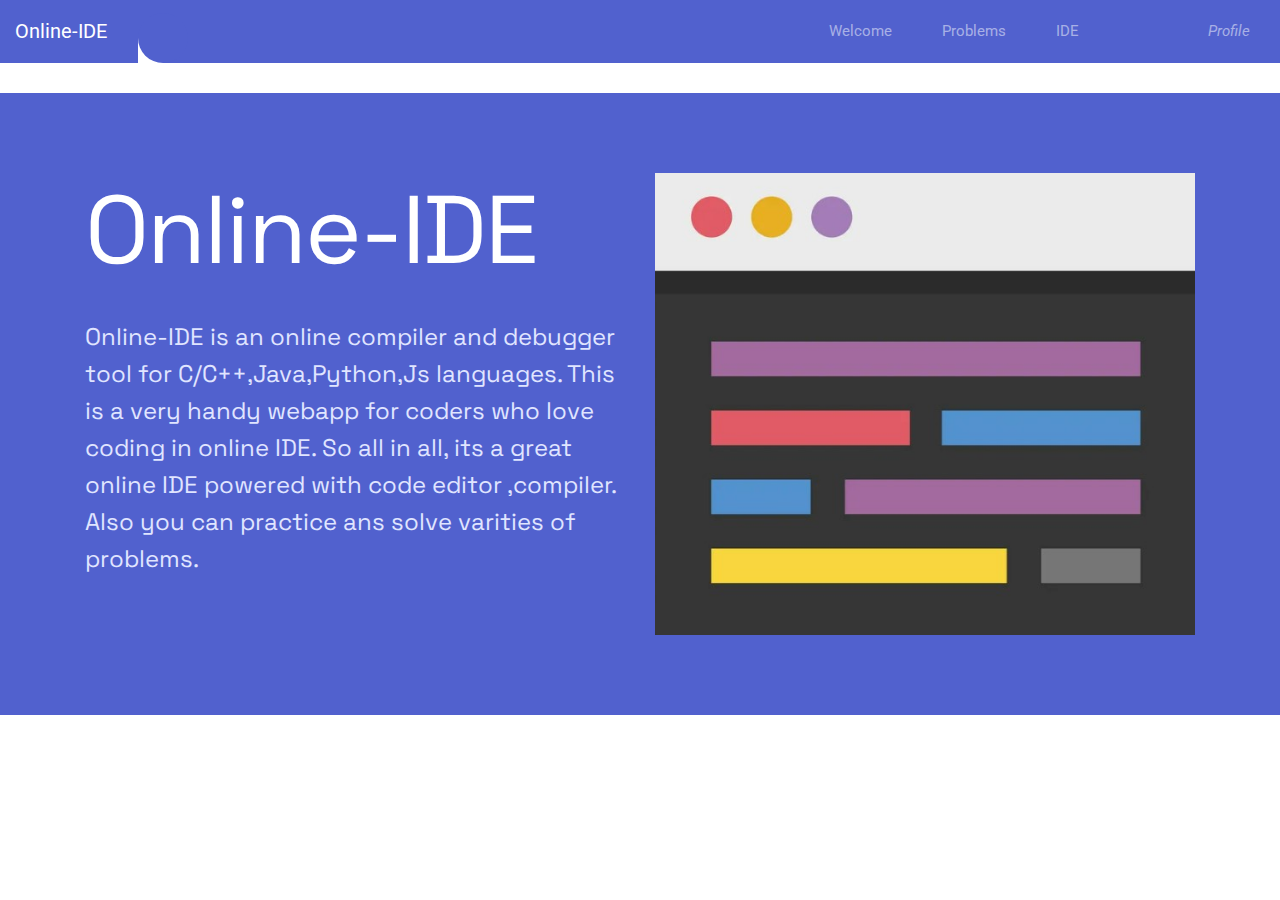
==== commit a3b3d030: "improved about page" ====
--- a/about.html
+++ b/about.html
@@ -1178,7 +1178,7 @@
 .cid-skcZSONz3f {
   padding-top: 5rem;
   padding-bottom: 5rem;
-  background-color: #1732a4;
+  background-color: #5161ce;
 }
 .cid-skcZSONz3f .image_img img {
   display: block;
@@ -2691,7 +2691,7 @@
     <script src="script.js"></script>
     <meta http-equiv="X-UA-Compatible" content="IE=edge">
     <meta name="viewport" content="width=device-width, initial-scale=1.0">
-    <title>Document</title>
+    <title>About</title>
 </head>
 <body>
     <nav class="navbar navbar-expand-custom navbar-mainbg navbar-fixed-top">
@@ -2729,11 +2729,13 @@
             <div class="row justify-content-center align-items-center">
                 <div class="col-lg-6 col-md-6 col-12 head_block">
                     
-                    <h1 class="mbr-section-title mbr-fonts-style display-1"><strong>Bringing brands and people together</strong></h1>
-                    <p class="mbr-text mbr-fonts-style display-7">Lorem ipsum dolor sit amet, consectetur adipisicing elit. Nesciunt omnis, aliquam explicabo unde nulla eos ex, nisi quae mollitia ipsa modi aut reprehenderit doloribus.</p>
+                    <h1 class="mbr-section-title mbr-fonts-style display-1"><strong>Online-IDE</strong></h1>
+                    <p class="mbr-text mbr-fonts-style display-7">
+                      Online-IDE is an online compiler and debugger tool for C/C++,Java,Python,Js languages. This is a very handy webapp for coders who love coding in online IDE.  So all in all, its a great online IDE powered with code editor ,compiler. Also you can practice ans solve varities of problems.
+                    </p>
                 </div>
                 <div class="col-lg-6 col-md-7 col-12 image_img">
-                    <img src="images/wolv.jpg" alt>
+                    <img src="images/ide.jpg" alt>
                 </div>
             </div>
         </div>
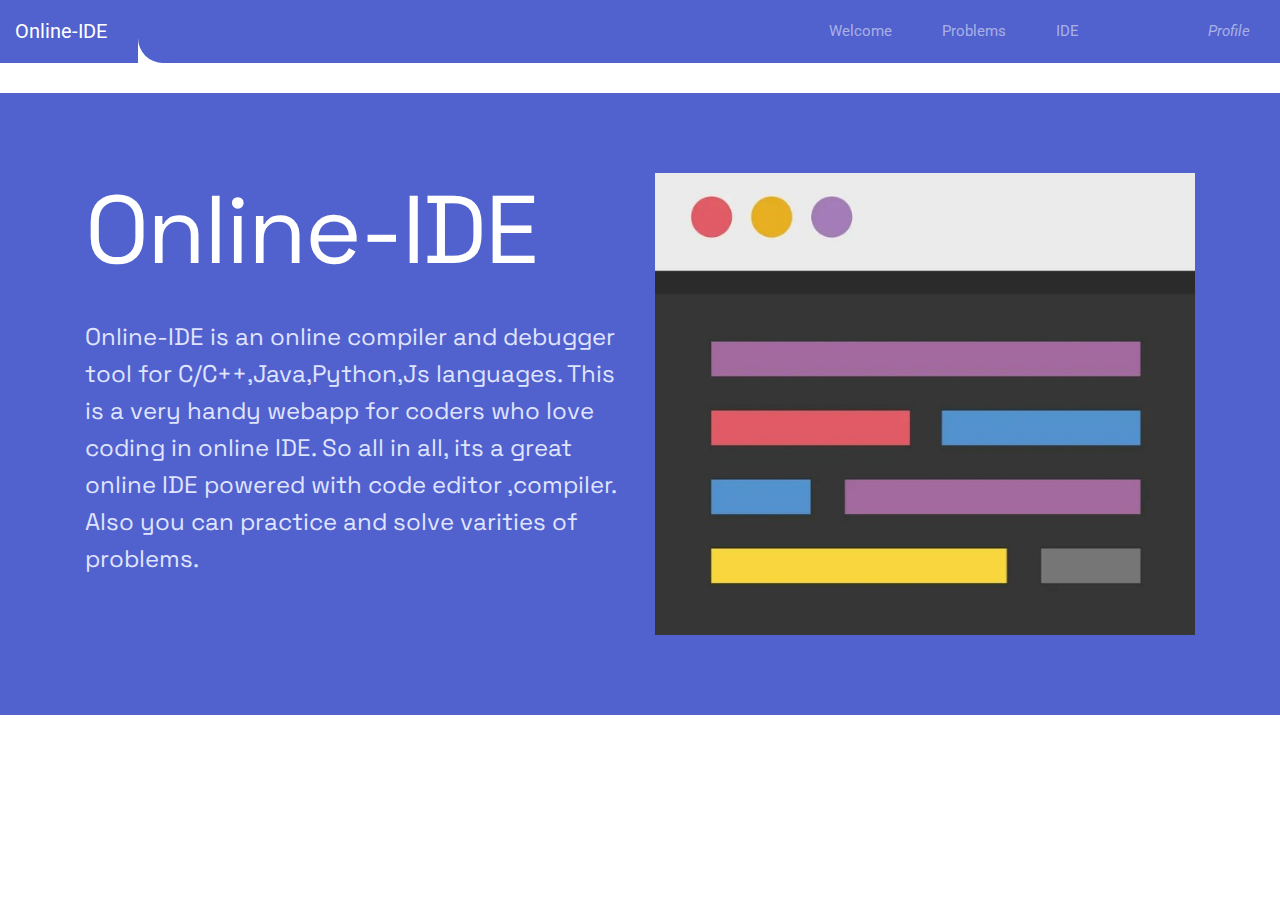
==== commit 74304858: "fixed about" ====
--- a/about.html
+++ b/about.html
@@ -2731,7 +2731,7 @@
                     
                     <h1 class="mbr-section-title mbr-fonts-style display-1"><strong>Online-IDE</strong></h1>
                     <p class="mbr-text mbr-fonts-style display-7">
-                      Online-IDE is an online compiler and debugger tool for C/C++,Java,Python,Js languages. This is a very handy webapp for coders who love coding in online IDE.  So all in all, its a great online IDE powered with code editor ,compiler. Also you can practice ans solve varities of problems.
+                      Online-IDE is an online compiler and debugger tool for C/C++,Java,Python,Js languages. This is a very handy webapp for coders who love coding in online IDE.  So all in all, its a great online IDE powered with code editor ,compiler. Also you can practice and solve varities of problems.
                     </p>
                 </div>
                 <div class="col-lg-6 col-md-7 col-12 image_img">
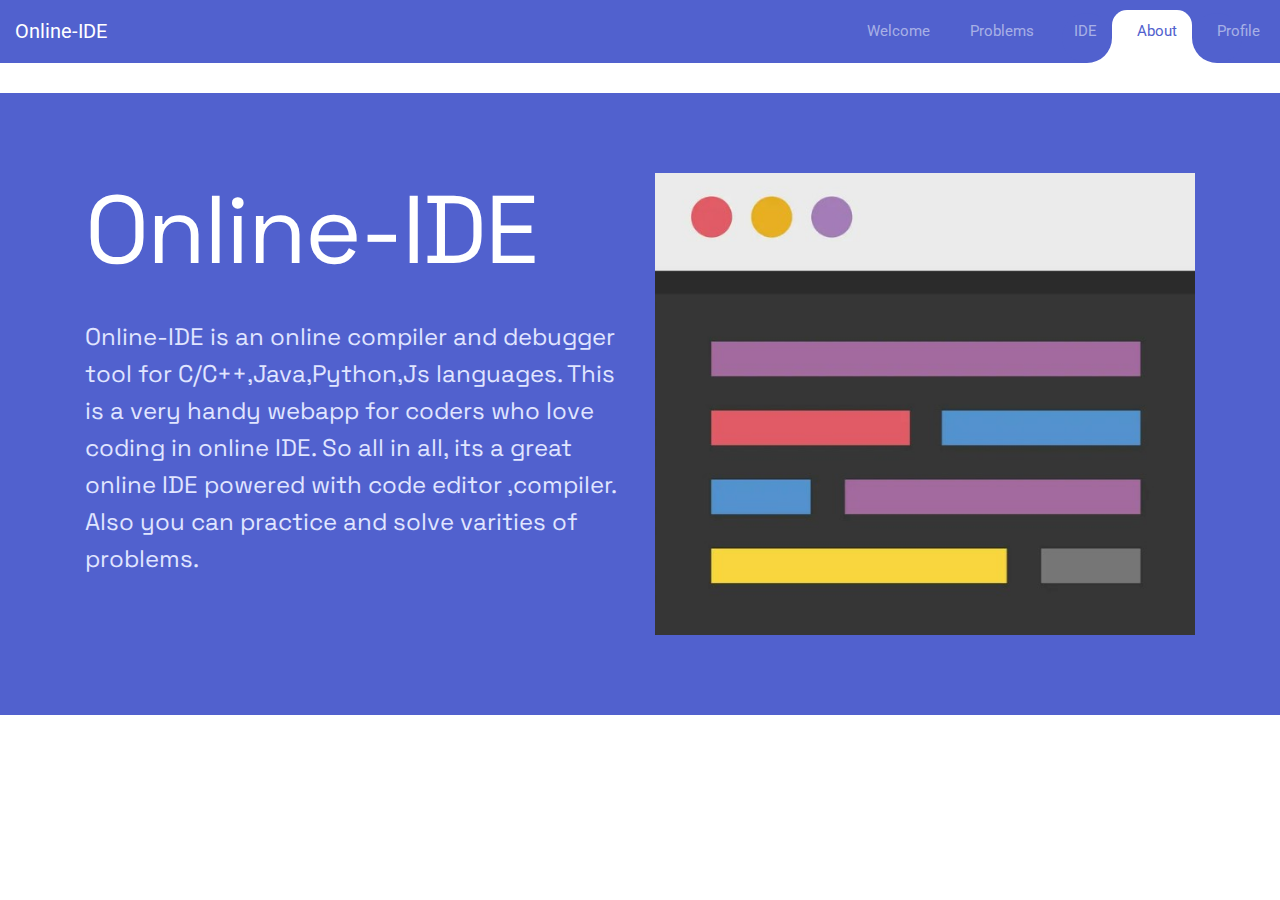
==== commit 1cb927fe: "fixed navigation bar for small screens" ====
--- a/about.html
+++ b/about.html
@@ -2675,54 +2675,46 @@
 }
 
     </style>
-    <!-- <link rel="stylesheet" href="bootstrap-5.2.3-dist/css/bootstrap.css">
-    <script src="bootstrap-5.2.3-dist/js/bootstrap.js"></script>
     <meta charset="UTF-8">
-    <script src="https://code.jquery.com/jquery-3.4.1.min.js"></script>
-    <script src="https://cdn.jsdelivr.net/npm/bootstrap@4.6.1/dist/js/bootstrap.min.js"></script>
-    <link rel="stylesheet" href="https://cdn.jsdelivr.net/npm/bootstrap@4.6.1/dist/css/bootstrap.min.css.css">
-    <link rel="stylesheet" href="https://cdnjs.cloudflare.com/ajax/libs/font-awesome/5.10.2/css/all.css.css"> -->
-    <link rel="stylesheet" href="https://maxcdn.bootstrapcdn.com/bootstrap/4.0.0/css/bootstrap.min.css" integrity="sha384-Gn5384xqQ1aoWXA+058RXPxPg6fy4IWvTNh0E263XmFcJlSAwiGgFAW/dAiS6JXm" crossorigin="anonymous">
-
-<script src="https://code.jquery.com/jquery-3.2.1.slim.min.js" integrity="sha384-KJ3o2DKtIkvYIK3UENzmM7KCkRr/rE9/Qpg6aAZGJwFDMVNA/GpGFF93hXpG5KkN" crossorigin="anonymous"></script>
-<script src="https://cdnjs.cloudflare.com/ajax/libs/popper.js/1.12.9/umd/popper.min.js" integrity="sha384-ApNbgh9B+Y1QKtv3Rn7W3mgPxhU9K/ScQsAP7hUibX39j7fakFPskvXusvfa0b4Q" crossorigin="anonymous"></script>
-<script src="https://maxcdn.bootstrapcdn.com/bootstrap/4.0.0/js/bootstrap.min.js" integrity="sha384-JZR6Spejh4U02d8jOt6vLEHfe/JQGiRRSQQxSfFWpi1MquVdAyjUar5+76PVCmYl" crossorigin="anonymous"></script>
-    <link rel="stylesheet" href="style.css">
-    <script src="script.js"></script>
-    <meta http-equiv="X-UA-Compatible" content="IE=edge">
-    <meta name="viewport" content="width=device-width, initial-scale=1.0">
-    <title>About</title>
+      <meta name="viewport" content="width=device-width, user-scalable=no, initial-scale=1.0, maximum-scale=1.0, minimum-scale=1.0"><link rel='stylesheet' href='https://cdn.jsdelivr.net/npm/bootstrap@4.6.1/dist/css/bootstrap.min.css'>
+  <link rel='stylesheet' href='https://cdnjs.cloudflare.com/ajax/libs/font-awesome/5.10.2/css/all.css'><link rel="stylesheet" href="./style.css">
+  
+  <title>About</title>
 </head>
 <body>
-    <nav class="navbar navbar-expand-custom navbar-mainbg navbar-fixed-top">
-        <a class="navbar-brand navbar-logo" href="#">Online-IDE</a>
-        <button class="navbar-toggler" type="button" aria-controls="navbarSupportedContent" aria-expanded="false" aria-label="Toggle navigation">
-        <i class="fas fa-bars text-white"></i>
-        </button>
-        <div class="collapse navbar-collapse" id="navbarSupportedContent">
-            <ul class="navbar-nav ml-auto">
-                <div class="hori-selector"><div class="left"></div><div class="right"></div></div>
-                <li class="nav-item">
-                    <a class="nav-link" href="index.html"><i class="fas fa-tachometer-alt"></i>Welcome</a>
-                </li>
-                <li class="nav-item ">
-                    <a class="nav-link" href="problems.html"><i class="fas fa-tachometer-alt"></i>Problems</a>
-                </li>
-                <li class="nav-item">
-                    <a class="nav-link" href="ide.html"><i class="far fa-address-book"></i>IDE</a>
-                </li>
-                <!-- <li class="nav-item">
-                    <a class="nav-link" href="contest.html"><i class="far fa-clone"></i>Contest</a>
-                </li> -->
-                <li class="nav-item active">
-                    <a class="nav-link" href="about.html"><i class="far fa-calendar-alt">About</i></a>
-                </li>
-                <li class="nav-item">
-                    <a class="nav-link" href="profile.html"><i class="far fa-chart-bar">Profile</i></a>
-                </li>
-            </ul>
-        </div>
-    </nav>
+  <nav class="navbar navbar-expand-custom navbar-mainbg navbar-fixed-top">
+    <a class="navbar-brand navbar-logo" href="#">Online-IDE</a>
+    <button class="navbar-toggler" type="button" aria-controls="navbarSupportedContent" aria-expanded="false" aria-label="Toggle navigation">
+    <i class="fas fa-bars text-white"></i>
+    </button>
+    <div class="collapse navbar-collapse" id="navbarSupportedContent">
+        <ul class="navbar-nav ml-auto">
+            <div class="hori-selector"><div class="left"></div><div class="right"></div></div>
+            <li class="nav-item">
+                <a class="nav-link" href="index.html">Welcome</a>
+            </li>
+            <li class="nav-item ">
+                <a class="nav-link" href="problems.html">Problems</a>
+            </li>
+            <li class="nav-item">
+                <a class="nav-link" href="ide.html">IDE</a>
+            </li>
+            <!-- <li class="nav-item">
+                <a class="nav-link" href="contest.html"><i class="far fa-clone"></i>Contest</a>
+            </li> -->
+            <li class="nav-item active">
+                <a class="nav-link" href="about.html">About</a>
+            </li>
+            <li class="nav-item">
+                <a class="nav-link" href="profile.html">Profile</a>
+            </li>
+        </ul>
+    </div>
+</nav>
+<script src='https://code.jquery.com/jquery-3.4.1.min.js'></script>
+<script src='https://cdn.jsdelivr.net/npm/popper.js@1.16.1/dist/umd/popper.min.js'></script>
+<script src='https://cdn.jsdelivr.net/npm/bootstrap@4.6.1/dist/js/bootstrap.min.js'></script><script  src="./script.js"></script>
+
     <div style="height: 30px;"></div>
     <section class="header1 firmm4_header1 cid-skcZSONz3f" id="header1-6">
         <div class="container">
--- a/style.css
+++ b/style.css
@@ -71,7 +71,7 @@
 	height: 100%;
 	top: 0px;
 	left: 0px;
-	transition-duration:0s;
+	transition-duration:0.6s;
 	transition-timing-function: cubic-bezier(0.68, -0.55, 0.265, 1.55);
 	background-color: #fff;
 	border-top-left-radius: 15px;
